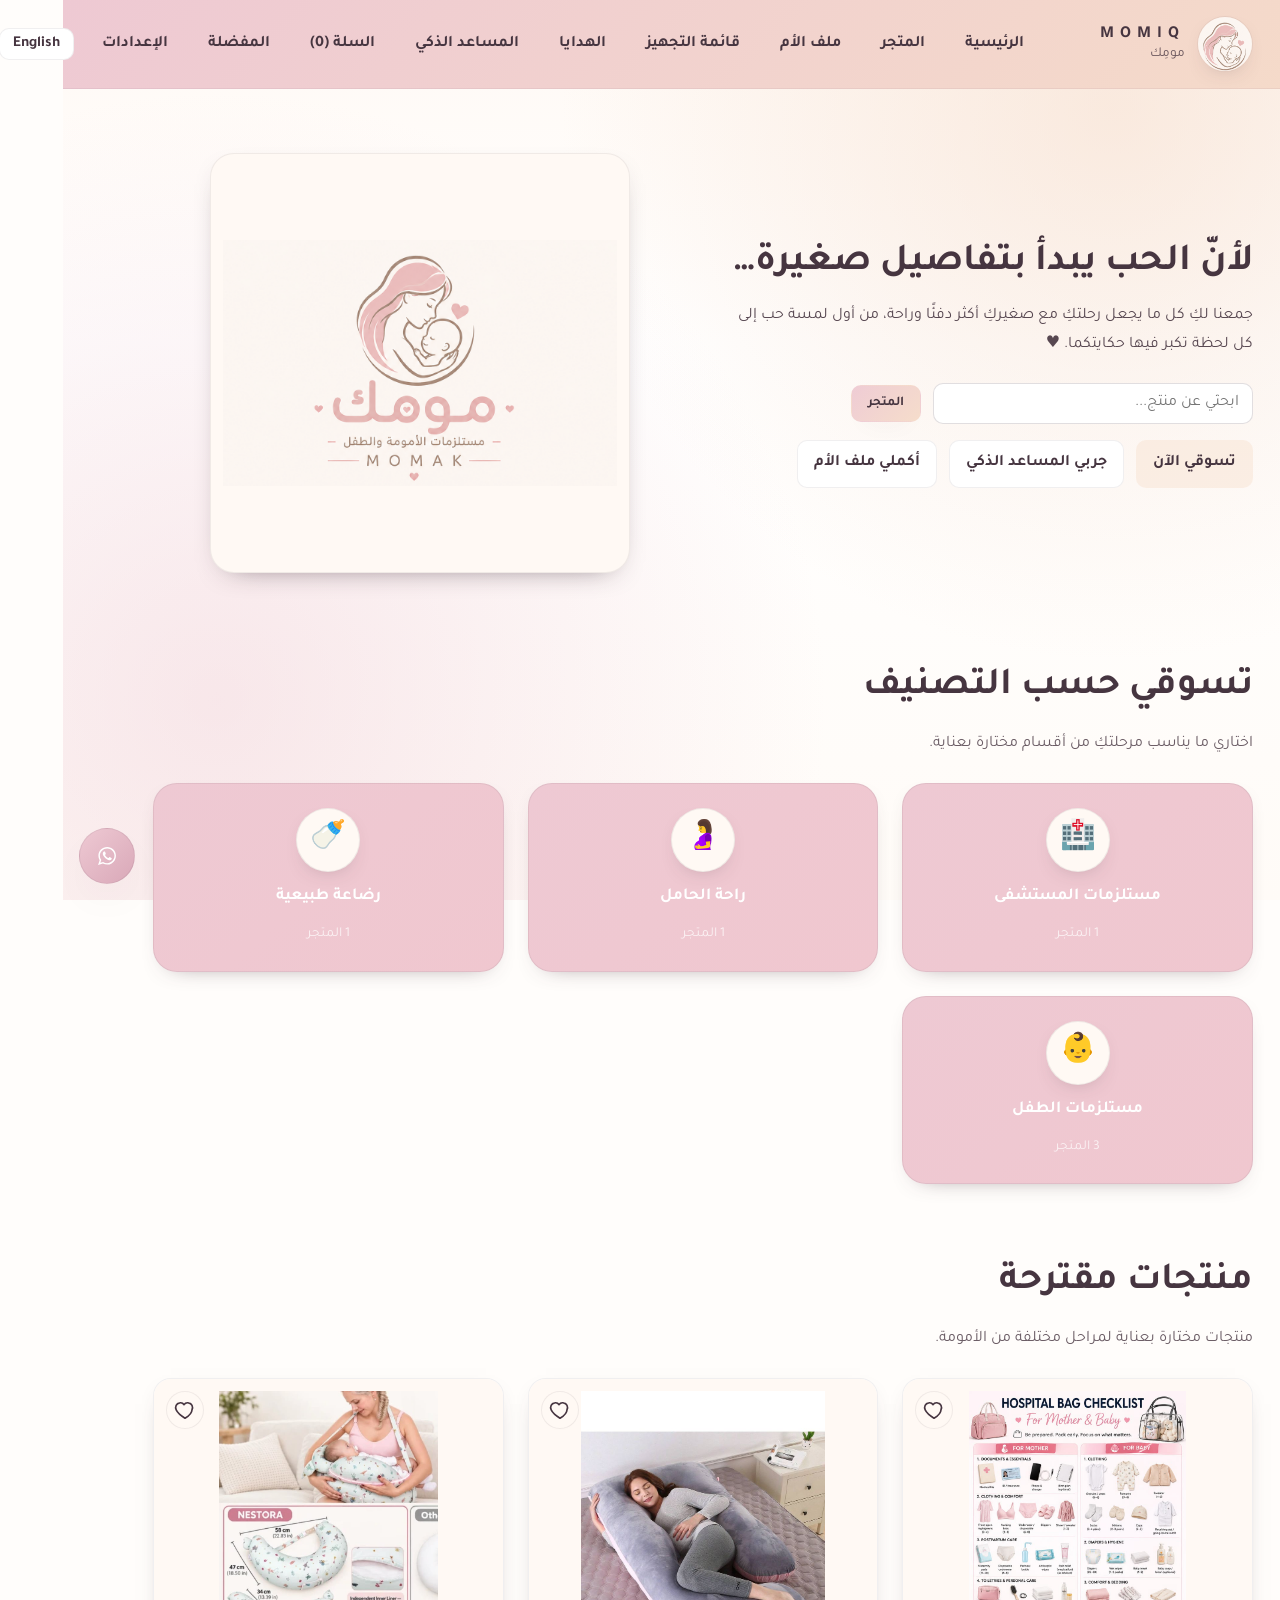
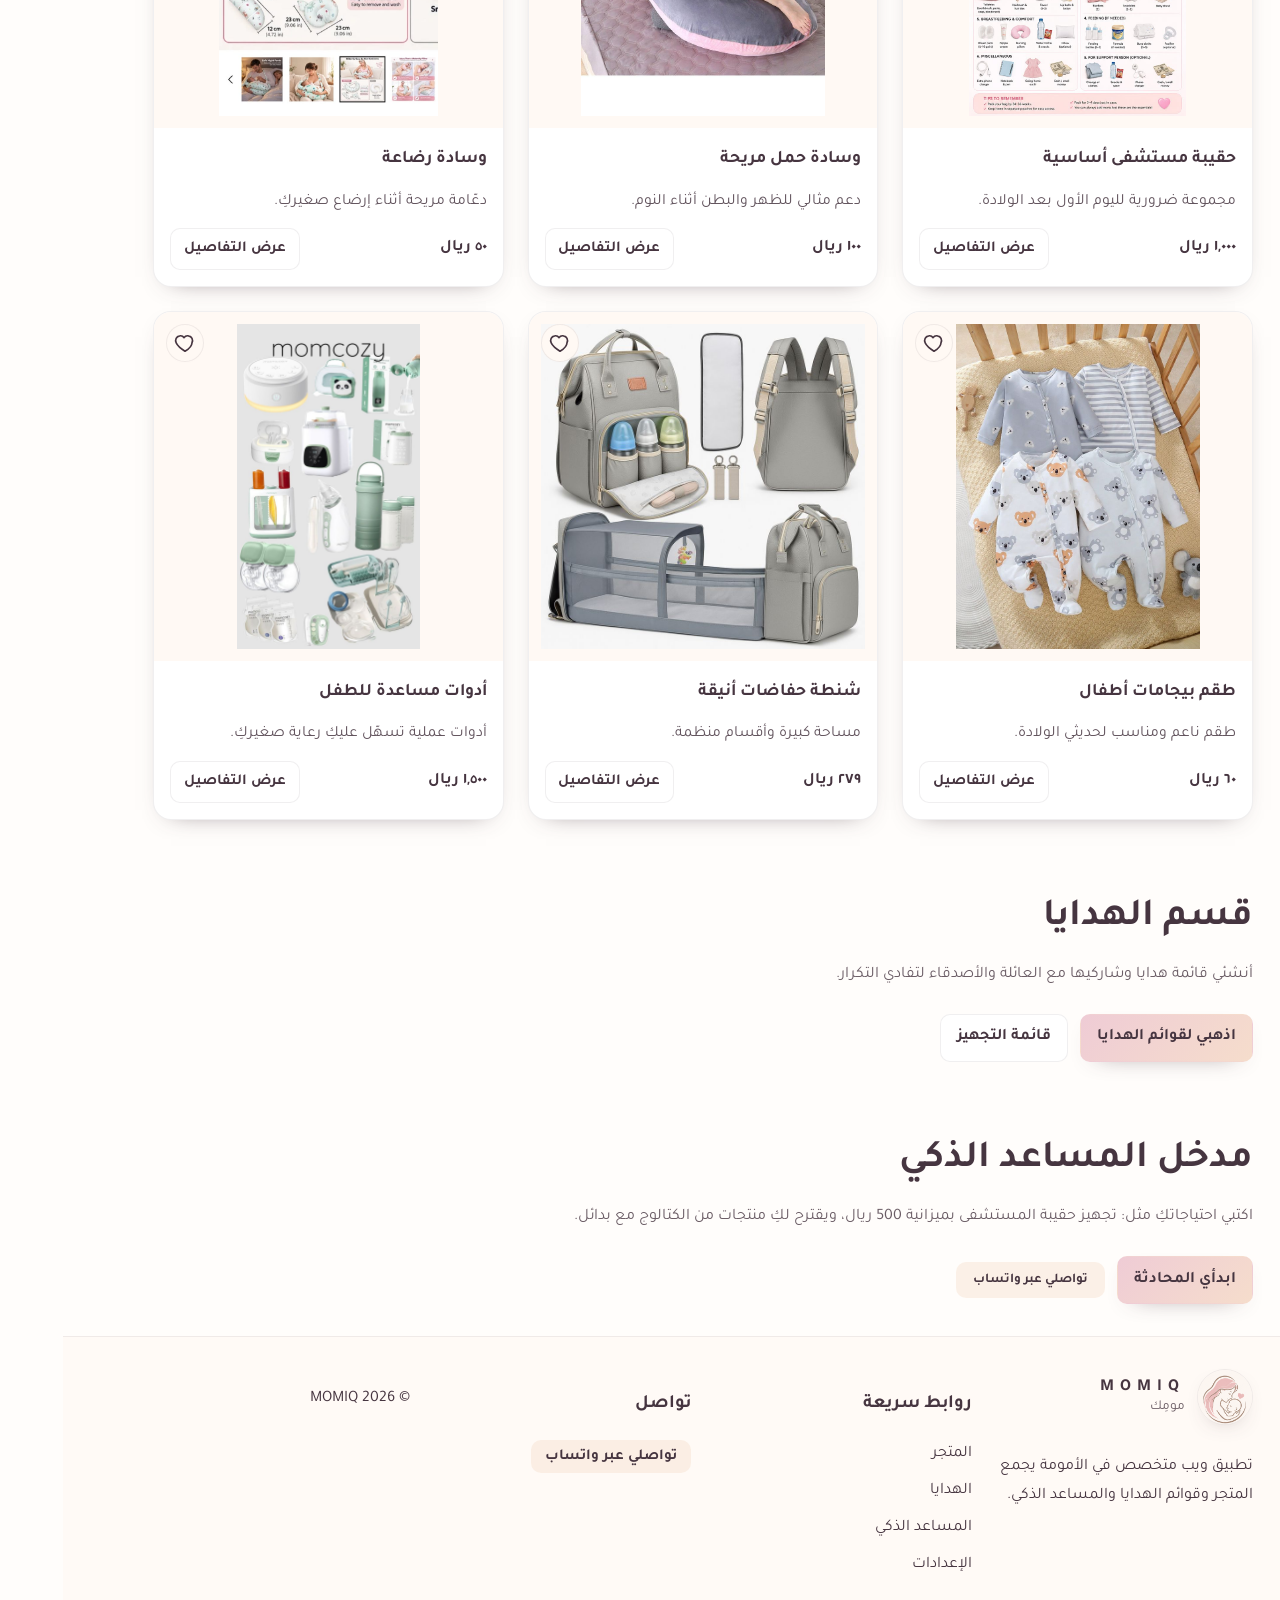
==== index.html @ c4905a28 "first commit" ====
﻿<!DOCTYPE html>
<html lang="ar" dir="rtl">
  <head>
    <meta charset="utf-8" />
    <meta name="viewport" content="width=device-width, initial-scale=1" />
    <meta name="description" content="MOMIQ | مومِك - متجر أمومة ذكي يجمع المتجر وقوائم الهدايا والمساعد التسوق الذكي" />
    <title>MOMIQ | مومِك</title>
    <link rel="preconnect" href="https://fonts.googleapis.com" />
    <link rel="preconnect" href="https://fonts.gstatic.com" crossorigin />
    <link href="https://fonts.googleapis.com/css2?family=Cairo:wght@400;600;700&family=Inter:wght@400;500;600;700&family=Tajawal:wght@400;500;600;700&display=swap" rel="stylesheet" />
    <link rel="stylesheet" href="css/style.css" />
    <link rel="icon" href="assets/logo.png" type="image/png" />
  </head>
  <body>
    <header class="header">
      <div class="container header__inner">
        <a class="brand" href="index.html">
          <img src="assets/logo.png" alt="MOMIQ شعار مومِك" class="brand__logo" />
          <div class="brand__text">
            <span class="brand__title" data-i18n="brand_title">MOMIQ</span>
            <span class="brand__subtitle" data-i18n="brand_subtitle">مومِك</span>
          </div>
        </a>
        <nav class="nav" data-nav aria-label="MOMIQ">
          <a href="index.html" class="nav__link" data-i18n="nav_home">الرئيسية</a>
          <a href="store.html" class="nav__link" data-i18n="nav_store">المتجر</a>
          <a href="mom-profile.html" class="nav__link" data-i18n="nav_mom">ملف الأم</a>
          <a href="prep-list.html" class="nav__link" data-i18n="nav_prep">قائمة التجهيز</a>
          <a href="gift-list.html" class="nav__link" data-i18n="nav_gifts">الهدايا</a>
          <a href="ai-assistant.html" class="nav__link" data-i18n="nav_ai">المساعد الذكي</a>
          <a href="cart.html" class="nav__link"><span data-i18n="nav_cart">السلة</span> (<span id="cartBadge">0</span>)</a>
          <a href="wishlist.html" class="nav__link" data-i18n="nav_wishlist">المفضلة</a>
          <a href="settings.html" class="nav__link" data-i18n="nav_settings">الإعدادات</a>
        </nav>
        <div class="actions">
          <button class="btn btn--ghost btn--small" id="langToggle" data-i18n="lang_toggle">English</button>
          <button class="nav__toggle" data-nav-toggle aria-expanded="false"><span aria-hidden="true">☰</span><span class="sr-only">Menu</span></button>
        </div>
      </div>
    </header>

    <main>
      <section class="hero">
        <div class="container hero__grid">
          <div class="hero__content">
            <h1 data-i18n="hero_title">لأنّ الحب يبدأ بتفاصيل صغيرة…</h1>
            <p data-i18n="hero_subtitle">جمعنا لكِ كل ما يجعل رحلتكِ مع صغيركِ أكثر دفئًا وراحة، من أول لمسة حب إلى كل لحظة تكبر فيها حكايتكما. ♥</p>
            <form class="row" id="heroSearch" role="search">
              <label class="sr-only" for="heroSearchInput">بحث</label>
              <input class="input" id="heroSearchInput" type="search" style="max-width:320px" data-i18n-placeholder="search_placeholder" placeholder="ابحثي عن منتج..." />
              <button class="btn btn--primary" type="submit" data-i18n="nav_store">المتجر</button>
            </form>
            <div class="hero__actions" style="margin-top:1rem">
              <a href="store.html" class="btn btn--soft" data-i18n="hero_cta_store">تسوقي الآن</a>
              <a href="ai-assistant.html" class="btn btn--ghost" data-i18n="hero_cta_ai">جربي المساعد الذكي</a>
              <a href="mom-profile.html" class="btn btn--ghost" data-i18n="hero_cta_mom">أكملي ملف الأم</a>
            </div>
          </div>
          <div class="hero__media">
            <figure class="hero__card">
              <img src="assets/img/hero-mom.png" alt="MOMIQ شعار مومِك" />
            </figure>
          </div>
        </div>
      </section>

      <section class="section" aria-labelledby="categoriesTitle">
        <div class="container">
          <header class="section__header">
            <h2 id="categoriesTitle" data-i18n="categories_title">تسوقي حسب التصنيف</h2>
            <p data-i18n="categories_note">اختاري ما يناسب مرحلتكِ من أقسام مختارة بعناية.</p>
          </header>
          <div class="grid" id="categoriesGrid"></div>
        </div>
      </section>

      <section class="section" aria-labelledby="recommendedTitle">
        <div class="container">
          <header class="section__header">
            <h2 id="recommendedTitle" data-i18n="sections_recommended">منتجات مقترحة</h2>
            <p data-i18n="sections_recommended_note">منتجات مختارة بعناية لمراحل مختلفة من الأمومة.</p>
          </header>
          <div class="grid" id="recommendedGrid" aria-live="polite"></div>
          <p class="hint" id="emptyRecommended" style="display:none" data-i18n="empty_recommended">لا توجد منتجات مقترحة حالياً.</p>
        </div>
      </section>

      <section class="section">
        <div class="container">
          <header class="section__header">
            <h2 data-i18n="sections_gifts">قسم الهدايا</h2>
            <p data-i18n="gifts_text">أنشئي قائمة هدايا وشاركيها مع العائلة والأصدقاء لتفادي التكرار.</p>
          </header>
          <div class="row">
            <a href="gift-list.html" class="btn btn--primary" data-i18n="gifts_cta">اذهبي لقوائم الهدايا</a>
            <a href="prep-list.html" class="btn btn--ghost" data-i18n="nav_prep">قائمة التجهيز</a>
          </div>
        </div>
      </section>

      <section class="section">
        <div class="container">
          <header class="section__header">
            <h2 data-i18n="sections_ai_intro">مدخل المساعد الذكي</h2>
            <p data-i18n="ai_text">اكتبي احتياجاتكِ مثل: تجهيز حقيبة المستشفى بميزانية 500 ريال، ويقترح لكِ منتجات من الكتالوج مع بدائل.</p>
          </header>
          <div class="row">
            <a href="ai-assistant.html" class="btn btn--primary" data-i18n="ai_cta">ابدأي المحادثة</a>
            <button class="btn btn--soft" type="button" id="waHomeBtn" data-i18n="whatsapp_title">تواصلي عبر واتساب</button>
          </div>
        </div>
      </section>
    </main>

    <footer class="footer">
      <div class="container footer__grid">
        <div class="footer__brand">
          <div class="brand">
            <img src="assets/logo.png" class="brand__logo" alt="MOMIQ" />
            <div class="brand__text">
              <span class="brand__title">MOMIQ</span>
              <span class="brand__subtitle" data-i18n="brand_subtitle">مومِك</span>
            </div>
          </div>
          <p data-i18n="footer_about_text">موقع ويب متخصص في الأمومة يجمع المتجر وقوائم الهدايا والمساعد الذكي.</p>
        </div>
        <div>
          <h3 data-i18n="footer_quick">روابط سريعة</h3>
          <ul class="footer__list">
            <li><a href="store.html" data-i18n="nav_store">المتجر</a></li>
            <li><a href="gift-list.html" data-i18n="nav_gifts">الهدايا</a></li>
            <li><a href="ai-assistant.html" data-i18n="nav_ai">المساعد الذكي</a></li>
            <li><a href="settings.html" data-i18n="nav_settings">الإعدادات</a></li>
          </ul>
        </div>
        <div>
          <h3 data-i18n="footer_contact">تواصل</h3>
          <ul class="footer__list">
            <li><button class="btn btn--small btn--soft" type="button" id="footerWa" data-i18n="whatsapp_title">تواصلي عبر واتساب</button></li>
          </ul>
        </div>
        <div>
          <p data-i18n="footer_rights">© 2026 MOMIQ</p>
        </div>
      </div>
    </footer>

    <button class="whatsapp-fab" id="waFab" aria-label="WhatsApp">
      <svg width="26" height="26" viewBox="0 0 32 32" aria-hidden="true"><path fill="#fff" d="M19.11 17.205c-.372 0-1.088 1.39-1.518 1.39a.63.63 0 0 1-.315-.1c-.802-.402-1.504-.817-2.163-1.447-.545-.516-1.146-1.29-1.46-1.963a.426.426 0 0 1-.073-.215c0-.33.99-.945.99-1.49 0-.143-.73-2.09-.832-2.335-.143-.372-.214-.487-.6-.487-.187 0-.36-.043-.53-.043-.302 0-.53.115-.746.315-.688.645-1.032 1.318-1.06 2.264v.114c-.015.99.472 1.977 1.017 2.78 1.23 1.82 2.506 3.41 4.554 4.34.616.287 2.035.888 2.722.888.817 0 2.15-.515 2.478-1.318.13-.33.244-.73.244-1.088 0-.058 0-.144-.03-.215-.1-.172-2.434-1.39-2.678-1.39zm-2.908 7.593c-1.747 0-3.48-.53-4.942-1.49L7.793 24.41l1.132-3.337a8.955 8.955 0 0 1-1.72-5.272c0-4.955 4.04-8.995 8.997-8.995S25.2 10.845 25.2 15.8c0 4.958-4.04 8.998-8.998 8.998zm0-19.798c-5.96 0-10.8 4.842-10.8 10.8 0 1.964.53 3.898 1.546 5.574L5 27.176l5.974-1.92a10.807 10.807 0 0 0 16.03-9.455c0-5.958-4.842-10.8-10.802-10.8z"/></svg>
    </button>

    <script src="js/storage.js"></script>
    <script src="js/data.js"></script>
    <script src="js/i18n.js"></script>
    <script src="js/app.js"></script>
    <script>
      const CATEGORY_ICONS = {
        hospital: "🏥",
        comfort: "🤰",
        nursing: "🍼",
        baby: "👶",
        care: "🌸"
      };

      function renderCategories() {
        const grid = document.getElementById("categoriesGrid");
        const products = window.MomiqProducts || [];
        const categories = Array.from(new Set(products.map(p => p.category)));
        grid.innerHTML = categories.map(cat => {
          const count = products.filter(p => p.category === cat).length;
          const icon = CATEGORY_ICONS[cat] || "🎀";
          return `<a class="category-card" href="store.html?category=${cat}">
            <span class="category-card__icon" aria-hidden="true">${icon}</span>
            <span class="category-card__label">${categoryLabel(cat)}</span>
            <span class="category-card__count">${count} ${t("nav_store")}</span>
          </a>`;
        }).join("");
      }

      function renderRecommended() {
        const grid = document.getElementById("recommendedGrid");
        const empty = document.getElementById("emptyRecommended");
        const list = (window.MomiqProducts || []).slice(0, 6);
        if (!list.length) {
          grid.innerHTML = "";
          empty.style.display = "block";
          return;
        }
        empty.style.display = "none";
        grid.innerHTML = list.map(productCardHtml).join("");
        initWishButtons();
        refreshWishButtons();
      }

      document.addEventListener("DOMContentLoaded", () => {
        renderCategories();
        renderRecommended();
        document.addEventListener("lang:changed", () => {
          renderCategories();
          renderRecommended();
        });
        document.getElementById("waHomeBtn").addEventListener("click", () => openWhatsApp());
        document.getElementById("heroSearch").addEventListener("submit", event => {
          event.preventDefault();
          const q = document.getElementById("heroSearchInput").value.trim();
          location.href = q ? `store.html?q=${encodeURIComponent(q)}` : "store.html";
        });
      });
    </script>
  </body>
</html>
---- css/style.css ----
/* MOMIQ - نظام تصميم موحد */
/* ألوان الهوية */
:root {
  --color-primary: #EEC9D3;
  --color-cream: #FFF9F4;
  --color-peach: #F5DBC9;
  --color-mauve: #D9A8B8;
  --color-text: #463540;
  --color-bg: #FFFFFF;
  --color-surface: #FFFFFF;
  --color-border: rgba(70, 53, 64, 0.08);
  --color-border-strong: rgba(70, 53, 64, 0.16);
  --color-shadow: 0 10px 30px -20px rgba(70, 53, 64, 0.9);
  --color-shadow-soft: 0 8px 24px -18px rgba(70, 53, 64, 0.8);
  --radius-sm: 10px;
  --radius-md: 14px;
  --radius-lg: 18px;
  --radius-xl: 24px;
  --spacing-xs: 0.5rem;
  --spacing-sm: 0.75rem;
  --spacing-md: 1rem;
  --spacing-lg: 1.5rem;
  --spacing-xl: 2rem;
  --spacing-2xl: 3rem;
  --container-max: 1100px;
  --transition: 160ms ease;
  --font-ar: 'Tajawal', 'Cairo', system-ui, sans-serif;
  --font-en: 'Inter', system-ui, sans-serif;
}

/* إعادة تعيين بسيطة */
*, *::before, *::after {
  box-sizing: border-box;
}

html {
  scroll-behavior: smooth;
  text-rendering: optimizeLegibility;
  -webkit-font-smoothing: antialiased;
  -moz-osx-font-smoothing: grayscale;
}

body {
  margin: 0;
  font-family: "Tajawal", "Cairo", system-ui, -apple-system, "Segoe UI", "Roboto", "Helvetica Neue", Arial, sans-serif;
  background-color: #FFFDFB;
  background-image:
    radial-gradient(circle at 82% 12%, rgba(245, 219, 201, 0.55) 0%, rgba(255, 255, 255, 0) 42%),
    radial-gradient(circle at 12% 78%, rgba(238, 201, 211, 0.42) 0%, rgba(255, 255, 255, 0) 46%),
    linear-gradient(180deg, #FFF9F4 0%, #FFFFFF 38%, #FFFBF7 100%);
  background-attachment: fixed;
  color: var(--color-text);
  line-height: 1.8;
  font-size: 16px;
  direction: rtl;
}

body[dir="ltr"] {
  font-family: "Inter", "Segoe UI", "Roboto", "Helvetica Neue", Arial, sans-serif;
  direction: ltr;
  line-height: 1.7;
}

img, svg, video {
  max-width: 100%;
  height: auto;
  display: block;
}

a {
  color: inherit;
  text-decoration: none;
}

button {
  font-family: inherit;
}

ul {
  padding: 0;
  margin: 0;
  list-style: none;
}

/* حاوية */
.container {
  width: min(var(--container-max), calc(100% - 2 * var(--spacing-md)));
  margin: 0 auto;
}

/* شريط التنقل */
.header {
  position: sticky;
  top: 0;
  z-index: 20;
  background: linear-gradient(135deg, #EEC9D3, #F5DBC9);
  border-bottom: 1px solid rgba(70, 53, 64, 0.06);
  color: var(--color-text);
}

.header__inner {
  display: flex;
  align-items: center;
  justify-content: space-between;
  gap: var(--spacing-md);
  padding: var(--spacing-md) 0;
  flex-wrap: nowrap;
  white-space: nowrap;
}

.brand {
  order: -1;
  display: flex;
  align-items: center;
  gap: var(--spacing-sm);
  flex-shrink: 0;
  margin-inline-end: var(--spacing-2xl);
}

.brand__logo {
  width: 56px;
  height: 56px;
  border-radius: 50%;
  box-shadow: var(--color-shadow-soft);
  border: 1px solid var(--color-border);
}

.brand__text {
  display: flex;
  flex-direction: column;
  line-height: 1;
}

.brand__title {
  font-weight: 700;
  letter-spacing: 6px;
  font-size: 1.05rem;
  text-transform: uppercase;
}

.brand__subtitle {
  margin-top: 4px;
  font-size: 0.85rem;
  opacity: 0.8;
}

.nav {
  display: none;
  align-items: center;
  gap: var(--spacing-md);
  flex-wrap: nowrap;
  white-space: nowrap;
}

.nav__link {
  position: relative;
  font-weight: 600;
  padding: var(--spacing-xs) var(--spacing-sm);
  border-radius: var(--radius-sm);
  white-space: nowrap;
  color: var(--color-text);
  transition: background-color var(--transition), color var(--transition);
}

.nav__link:hover,
.nav__link:focus-visible,
.nav__link:active {
  background: rgba(238, 201, 211, 0.28);
  color: #FFFFFF;
}

.nav__toggle {
  display: inline-flex;
  align-items: center;
  gap: var(--spacing-xs);
  padding: 0.5rem 0.9rem;
  border-radius: var(--radius-sm);
  border: 1px solid var(--color-border);
  background: var(--color-surface);
  box-shadow: var(--color-shadow-soft);
}

.actions {
  display: flex;
  align-items: center;
  gap: var(--spacing-xs);
  flex-wrap: wrap;
}

.btn {
  display: inline-flex;
  align-items: center;
  justify-content: center;
  gap: var(--spacing-xs);
  border: 1px solid transparent;
  background: transparent;
  color: inherit;
  padding: 0.55rem 1rem;
  border-radius: var(--radius-sm);
  font-weight: 600;
  transition: transform var(--transition), box-shadow var(--transition), background-color var(--transition), border-color var(--transition);
}

.btn:focus-visible {
  outline: 3px solid rgba(217, 168, 184, 0.4);
  outline-offset: 2px;
}

.btn--ghost {
  border-color: var(--color-border);
  background: var(--color-surface);
}

.btn--primary {
  background: linear-gradient(135deg, rgba(238, 201, 211, 0.95), rgba(245, 219, 201, 0.95));
  color: var(--color-text);
  box-shadow: var(--color-shadow-soft);
}

.btn--soft {
  background: rgba(245, 219, 201, 0.4);
}

.btn--small {
  padding: 0.4rem 0.8rem;
  font-size: 0.95rem;
}

/* ---------- زر القلب (المفضلة) ---------- */
.btn--wish {
  display: inline-grid;
  place-items: center;
  width: 42px;
  height: 42px;
  padding: 0;
  flex: 0 0 auto;
  border: 1px solid var(--color-border);
  border-radius: 50%;
  background: var(--color-surface);
  color: var(--color-text);
  cursor: pointer;
  transition: transform var(--transition), background-color var(--transition),
    border-color var(--transition), color var(--transition), box-shadow var(--transition);
}

.btn--wish svg {
  width: 22px;
  height: 22px;
  fill: none;
  stroke: currentColor;
  stroke-width: 1.8;
  stroke-linejoin: round;
  transition: fill var(--transition), transform var(--transition);
}

.btn--wish:hover,
.btn--wish:focus-visible {
  transform: scale(1.1);
  border-color: var(--color-mauve);
  box-shadow: var(--color-shadow-soft);
}

.btn--wish:active {
  transform: scale(0.92);
}

/* الحالة: ضمن المفضلة → قلب ممتلئ وردي */
.btn--wish.is-active {
  background: linear-gradient(135deg, #EEC9D3, #F5DBC9);
  border-color: #EEC9D3;
  color: #D2536E;
}

.btn--wish.is-active svg {
  fill: currentColor;
  stroke: currentColor;
  animation: wish-pop 0.32s ease;
}

@keyframes wish-pop {
  0%   { transform: scale(0.6); }
  55%  { transform: scale(1.28); }
  100% { transform: scale(1); }
}

/* زر القلب فوق صورة البطاقة */
.btn--wish--card {
  position: absolute;
  inset-block-start: var(--spacing-sm);
  inset-inline-end: var(--spacing-sm);
  z-index: 2;
  width: 38px;
  height: 38px;
  background: rgba(255, 249, 244, 0.92);
  backdrop-filter: blur(4px);
  box-shadow: var(--color-shadow-soft);
}

.btn--wish--card:hover,
.btn--wish--card:focus-visible {
  background: var(--color-cream);
}

.hero {
  padding: var(--spacing-2xl) 0 var(--spacing-xl);
}

.hero__grid {
  display: grid;
  gap: var(--spacing-xl);
  align-items: center;
}

.hero__content h1 {
  margin: 0 0 var(--spacing-sm);
  font-size: clamp(1.5rem, 3vw, 2.4rem);
  line-height: 1.35;
}

.hero__content p {
  margin: 0 0 var(--spacing-lg);
  opacity: 0.9;
}

.hero__actions {
  display: flex;
  flex-wrap: wrap;
  gap: var(--spacing-sm);
}

.hero__media {
  position: relative;
  display: grid;
  place-items: center;
}

.hero__card {
  width: min(420px, 100%);
  aspect-ratio: 1 / 1;
  border-radius: var(--radius-xl);
  overflow: hidden;
  border: 1px solid var(--color-border);
  box-shadow: var(--color-shadow);
  background: var(--color-cream);
}

.hero__card img {
  width: 100%;
  height: 100%;
  object-fit: contain;
  object-position: center;
  padding: var(--spacing-sm);
  box-sizing: border-box;
}

.thumb {
  width: 72px;
  height: 72px;
  object-fit: cover;
  border-radius: 12px;
  border: 1px solid var(--color-border);
  background: var(--color-cream);
  cursor: pointer;
  transition: border-color var(--transition), transform var(--transition);
}

.thumb:hover,
.thumb:focus-visible {
  border-color: var(--color-mauve);
  transform: scale(1.05);
}

.section {
  padding: var(--spacing-xl) 0;
}

.section__header {
  display: flex;
  flex-direction: column;
  gap: var(--spacing-xs);
  margin-bottom: var(--spacing-lg);
}

.section__header h2 {
  margin: 0;
  font-size: clamp(1.6rem, 3vw, 2.4rem);
}

.section__header p {
  margin: 0;
  opacity: 0.8;
}

.grid {
  display: grid;
  gap: var(--spacing-lg);
  grid-template-columns: repeat(1, minmax(0, 1fr));
}

.card {
  background: var(--color-surface);
  border: 1px solid var(--color-border);
  border-radius: var(--radius-lg);
  box-shadow: var(--color-shadow-soft);
  overflow: hidden;
  display: flex;
  flex-direction: column;
  transition: transform var(--transition), box-shadow var(--transition);
}

.card:hover {
  transform: translateY(-4px);
  box-shadow: 0 16px 40px -24px rgba(70, 53, 64, 0.9);
}

.card__media {
  position: relative;
  aspect-ratio: 1 / 1;
  overflow: hidden;
  background: var(--color-cream);
}

.card__media img {
  width: 100%;
  height: 100%;
  object-fit: contain;
  object-position: center;
  padding: var(--spacing-sm);
  box-sizing: border-box;
  transition: transform 0.45s ease;
}

.card:hover .card__media img {
  transform: scale(1.04);
}

.card__body {
  display: flex;
  flex-direction: column;
  gap: var(--spacing-sm);
  padding: var(--spacing-md);
}

.card__title {
  margin: 0;
  font-size: 1.1rem;
}

.card__text {
  margin: 0;
  opacity: 0.85;
  font-size: 0.98rem;
}

.card__meta {
  display: flex;
  align-items: center;
  justify-content: space-between;
  margin-top: auto;
}

.price {
  font-weight: 700;
}

.whatsapp-fab {
  position: fixed;
  inset-inline-end: 1rem;
  bottom: 1rem;
  width: 56px;
  height: 56px;
  border-radius: 50%;
  display: grid;
  place-items: center;
  background: linear-gradient(135deg, #EEC9D3, #D9A8B8);
  box-shadow: 0 18px 40px -24px rgba(70, 53, 64, 1);
  border: 1px solid var(--color-border);
  z-index: 30;
}

.footer {
  border-top: 1px solid var(--color-border);
  padding: var(--spacing-xl) 0;
  background: rgba(255, 249, 244, 0.6);
}

.footer__grid {
  display: grid;
  gap: var(--spacing-lg);
  grid-template-columns: repeat(1, minmax(0, 1fr));
}

.footer__brand {
  display: flex;
  flex-direction: column;
  gap: var(--spacing-sm);
}

.footer__list {
  display: flex;
  flex-direction: column;
  gap: var(--spacing-xs);
}

.sr-only {
  position: absolute;
  width: 1px;
  height: 1px;
  padding: 0;
  margin: -1px;
  overflow: hidden;
  clip: rect(0, 0, 0, 0);
  white-space: nowrap;
  border: 0;
}

/* Tablet */
@media (min-width: 640px) {
  .nav {
    display: flex;
  }
  .nav__toggle {
    display: none;
  }
  .grid {
    grid-template-columns: repeat(2, minmax(0, 1fr));
  }
  .footer__grid {
    grid-template-columns: repeat(2, minmax(0, 1fr));
  }
}

/* Desktop */
@media (min-width: 960px) {
  .hero__grid {
    grid-template-columns: repeat(2, minmax(0, 1fr));
  }
  .grid {
    grid-template-columns: repeat(3, minmax(0, 1fr));
  }
  .footer__grid {
    grid-template-columns: repeat(4, minmax(0, 1fr));
  }
}

/* حركات انتقالية بسيطة */
:focus-visible {
  transition: outline-color var(--transition);
}

/* قائمة التنقل على الجوال */
@media (max-width: 639px) {
  .nav--open {
    display: flex;
    flex-direction: column;
    align-items: stretch;
    position: absolute;
    inset-inline: var(--spacing-md);
    top: calc(100% + 6px);
    padding: var(--spacing-sm);
    background: var(--color-surface);
    border: 1px solid var(--color-border);
    border-radius: var(--radius-md);
    box-shadow: var(--color-shadow);
  }
}

/* حقول الإدخال */
.input,
.select,
.textarea {
  font-family: inherit;
  font-size: 1rem;
  color: var(--color-text);
  background: var(--color-surface);
  border: 1px solid var(--color-border-strong);
  border-radius: var(--radius-sm);
  padding: 0.6rem 0.8rem;
  width: 100%;
}

.textarea {
  min-height: 90px;
  resize: vertical;
}

.toolbar {
  display: flex;
  flex-wrap: wrap;
  gap: var(--spacing-sm);
  align-items: center;
  margin-bottom: var(--spacing-lg);
}

.toolbar > * {
  max-width: 100%;
}

.field {
  display: flex;
  flex-direction: column;
  gap: 6px;
  font-weight: 600;
}

.form-card {
  background: var(--color-surface);
  border: 1px solid var(--color-border);
  border-radius: var(--radius-lg);
  box-shadow: var(--color-shadow-soft);
  padding: var(--spacing-lg);
  display: flex;
  flex-direction: column;
  gap: var(--spacing-md);
  max-width: 720px;
}

.hint {
  opacity: 0.8;
  font-size: 0.95rem;
}

.badge {
  display: inline-flex;
  align-items: center;
  gap: 4px;
  padding: 2px 10px;
  border-radius: 999px;
  background: rgba(238, 201, 211, 0.35);
  font-size: 0.85rem;
}

/* رسالة حالة سريعة */
.toast {
  position: fixed;
  inset-inline: 50%;
  bottom: 1.25rem;
  transform: translateX(-50%) translateY(120%);
  background: var(--color-text);
  color: #fff;
  padding: 0.65rem 1.1rem;
  border-radius: 999px;
  box-shadow: var(--color-shadow);
  opacity: 0;
  transition: transform var(--transition), opacity var(--transition);
  z-index: 50;
  pointer-events: none;
  max-width: min(90vw, 420px);
  text-align: center;
}

.toast--visible {
  transform: translateX(-50%) translateY(0);
  opacity: 1;
}

.toast[data-type="error"] {
  background: #8c4a5c;
}

/* خطوات/قوائم */
.stack {
  display: flex;
  flex-direction: column;
  gap: var(--spacing-md);
}

.row {
  display: flex;
  flex-wrap: wrap;
  gap: var(--spacing-sm);
  align-items: center;
}

.chip {
  display: inline-flex;
  align-items: center;
  gap: 8px;
  padding: 6px 12px;
  border-radius: 999px;
  border: 1px solid var(--color-border-strong);
  background: var(--color-surface);
  cursor: pointer;
  font-weight: 600;
}

.chip input {
  accent-color: var(--color-mauve);
}

.avatar-placeholder {
  display: grid;
  place-items: center;
  background: linear-gradient(135deg, rgba(238, 201, 211, 0.5), rgba(217, 168, 184, 0.35));
  border-radius: var(--radius-lg);
  color: var(--color-text);
  font-weight: 700;
  aspect-ratio: 4 / 3;
}

.section--muted {
  background: rgba(255, 249, 244, 0.55);
  border-block: 1px solid var(--color-border);
}

.skeleton {
  background: linear-gradient(90deg, rgba(70,53,64,0.06), rgba(70,53,64,0.12), rgba(70,53,64,0.06));
  border-radius: var(--radius-md);
  height: 220px;
  animation: momiqPulse 1.4s ease-in-out infinite;
}

@keyframes momiqToastIn {
  from { opacity: 0; }
  to { opacity: 1; }
}

@media (prefers-reduced-motion: reduce) {
  * {
    animation-duration: 0.01ms !important;
    transition-duration: 0.01ms !important;
  }
}

/* بطاقات التصنيفات في الرئيسية */
.category-card {
  display: flex;
  flex-direction: column;
  align-items: center;
  gap: 10px;
  padding: 1.5rem 1rem;
  border-radius: var(--radius-xl);
  background: linear-gradient(140deg, #EEC9D3, #F0C7CF);
  border: 1px solid var(--color-border);
  box-shadow: var(--color-shadow-soft);
  text-align: center;
  color: #FFFFFF;
  transition: transform var(--transition), box-shadow var(--transition);
}

.category-card:hover,
.category-card:focus-visible {
  transform: translateY(-6px);
  box-shadow: 0 20px 40px -26px rgba(70, 53, 64, 0.95);
}

.category-card__icon {
  display: grid;
  place-items: center;
  width: 64px;
  height: 64px;
  border-radius: 50%;
  background: #FFF9F4;
  border: 1px solid rgba(70, 53, 64, 0.08);
  font-size: 1.8rem;
  box-shadow: var(--color-shadow-soft);
}

.category-card__label {
  font-weight: 700;
  font-size: 1.05rem;
}

.category-card__count {
  font-size: 0.85rem;
  opacity: 0.75;
}

/* ================= قائمة التجهيز ================= */
.prep-layout {
  display: grid;
  gap: var(--spacing-lg);
  grid-template-columns: 1fr;
  align-items: start;
}

@media (min-width: 900px) {
  .prep-layout {
    grid-template-columns: minmax(0, 1fr) 320px;
  }
}

.prep-panel {
  background: var(--color-surface);
  border: 1px solid var(--color-border);
  border-radius: var(--radius-lg);
  box-shadow: var(--color-shadow-soft);
  padding: var(--spacing-md);
  display: flex;
  flex-direction: column;
  gap: var(--spacing-md);
}

.prep-stats {
  display: grid;
  grid-template-columns: repeat(2, minmax(0, 1fr));
  gap: var(--spacing-sm);
}

.prep-stat {
  background: var(--color-cream);
  border: 1px solid var(--color-border);
  border-radius: var(--radius-md);
  padding: var(--spacing-sm);
  text-align: center;
}

.prep-stat__label {
  display: block;
  font-size: 0.8rem;
  opacity: 0.75;
  margin-bottom: 4px;
}

.prep-stat__value {
  font-weight: 700;
  font-size: 1.05rem;
}

.prep-stat--alert {
  background: rgba(245, 219, 201, 0.75);
  border-color: #E6A98B;
}

.prep-stat--ok {
  background: rgba(238, 201, 211, 0.55);
}

.prep-progress {
  height: 10px;
  border-radius: 999px;
  background: rgba(70, 53, 64, 0.1);
  overflow: hidden;
}

.prep-progress__bar {
  height: 100%;
  border-radius: 999px;
  background: linear-gradient(90deg, #EEC9D3, #F5DBC9);
  transition: width 0.4s ease;
}

.prep-item {
  display: flex;
  align-items: center;
  gap: var(--spacing-sm);
  padding: var(--spacing-sm);
  border: 1px solid var(--color-border);
  border-radius: var(--radius-md);
  background: var(--color-surface);
  transition: background-color var(--transition);
}

.prep-item--done {
  background: rgba(238, 201, 211, 0.22);
}

.prep-item__check {
  width: 22px;
  height: 22px;
  flex: 0 0 auto;
  accent-color: var(--color-mauve);
  cursor: pointer;
}

.prep-item__body {
  flex: 1 1 auto;
  min-width: 0;
}

.prep-item__name {
  display: block;
  font-weight: 600;
  overflow-wrap: anywhere;
}

.prep-item--done .prep-item__name {
  text-decoration: line-through;
  opacity: 0.6;
}

.prep-item__price {
  font-size: 0.9rem;
  opacity: 0.8;
}

.prep-item__del {
  flex: 0 0 auto;
  border: 1px solid var(--color-border);
  background: var(--color-cream);
  border-radius: 50%;
  width: 34px;
  height: 34px;
  cursor: pointer;
  font-size: 1.1rem;
  line-height: 1;
  color: var(--color-text);
}

.prep-item__del:hover,
.prep-item__del:focus-visible {
  background: #EEC9D3;
}

.prep-add {
  display: grid;
  grid-template-columns: minmax(0, 1fr) 130px auto;
  gap: var(--spacing-sm);
  align-items: end;
}

@media (max-width: 560px) {
  .prep-add {
    grid-template-columns: 1fr;
  }
}

.prep-add label {
  display: flex;
  flex-direction: column;
  gap: 4px;
  font-size: 0.9rem;
}

.prep-alt {
  display: flex;
  align-items: center;
  justify-content: space-between;
  gap: var(--spacing-sm);
  padding: var(--spacing-sm);
  border: 1px dashed var(--color-mauve);
  border-radius: var(--radius-md);
  background: rgba(238, 201, 211, 0.18);
}

.prep-alt__name {
  font-weight: 600;
  overflow-wrap: anywhere;
}

.prep-empty {
  opacity: 0.75;
  text-align: center;
  padding: var(--spacing-lg) var(--spacing-sm);
}

/* ================= قوائم الهدايا ================= */
.gift-layout {
  display: grid;
  gap: var(--spacing-lg);
  grid-template-columns: 1fr;
  align-items: start;
}

@media (min-width: 900px) {
  .gift-layout {
    grid-template-columns: 280px minmax(0, 1fr);
  }
}

.gift-list-btn {
  display: flex;
  align-items: center;
  justify-content: space-between;
  gap: var(--spacing-sm);
  width: 100%;
  padding: var(--spacing-sm) var(--spacing-md);
  border: 1px solid var(--color-border);
  border-radius: var(--radius-md);
  background: var(--color-surface);
  cursor: pointer;
  text-align: start;
  font-family: inherit;
  font-size: 1rem;
  color: var(--color-text);
  transition: background-color var(--transition), border-color var(--transition);
}

.gift-list-btn:hover,
.gift-list-btn:focus-visible {
  background: var(--color-cream);
}

.gift-list-btn.is-active {
  background: linear-gradient(135deg, rgba(238, 201, 211, 0.95), rgba(245, 219, 201, 0.95));
  border-color: var(--color-mauve);
  font-weight: 700;
}

.gift-list-btn__count {
  font-size: 0.85rem;
  opacity: 0.8;
  flex: 0 0 auto;
}

.gift-chip {
  display: inline-flex;
  align-items: center;
  gap: 4px;
  padding: 0.15rem 0.55rem;
  border-radius: 999px;
  font-size: 0.78rem;
  font-weight: 600;
  border: 1px solid var(--color-border);
  background: var(--color-cream);
  white-space: nowrap;
}

.gift-chip--available {
  background: rgba(255, 249, 244, 0.9);
}

.gift-chip--reserved {
  background: rgba(245, 219, 201, 0.85);
  border-color: #E6A98B;
}

.gift-chip--purchased {
  background: rgba(238, 201, 211, 0.95);
  border-color: var(--color-mauve);
}

.gift-item {
  display: flex;
  align-items: center;
  gap: var(--spacing-sm);
  flex-wrap: wrap;
  padding: var(--spacing-sm);
  border: 1px solid var(--color-border);
  border-radius: var(--radius-md);
  background: var(--color-surface);
}

.gift-item__body {
  flex: 1 1 180px;
  min-width: 0;
}

.gift-item__name {
  display: block;
  font-weight: 600;
  overflow-wrap: anywhere;
}

.gift-item--purchased .gift-item__name {
  text-decoration: line-through;
  opacity: 0.6;
}

.gift-item__price {
  font-size: 0.88rem;
  opacity: 0.8;
}

.gift-item__actions {
  display: flex;
  gap: var(--spacing-xs);
  flex-wrap: wrap;
  flex: 0 0 auto;
}

.gift-add {
  display: grid;
  grid-template-columns: minmax(0, 1fr) 130px auto;
  gap: var(--spacing-sm);
  align-items: end;
}

@media (max-width: 560px) {
  .gift-add {
    grid-template-columns: 1fr;
  }
}

.gift-add label {
  display: flex;
  flex-direction: column;
  gap: 4px;
  font-size: 0.9rem;
}

.gift-note {
  font-size: 0.85rem;
  opacity: 0.75;
  margin: 0;
}

/* ================= الإعدادات ================= */
.settings-grid {
  display: grid;
  gap: var(--spacing-lg);
  grid-template-columns: 1fr;
  align-items: start;
}

@media (min-width: 900px) {
  .settings-grid {
    grid-template-columns: repeat(2, minmax(0, 1fr));
  }
}

.settings-card {
  background: var(--color-surface);
  border: 1px solid var(--color-border);
  border-radius: var(--radius-lg);
  box-shadow: var(--color-shadow-soft);
  padding: var(--spacing-md);
  display: flex;
  flex-direction: column;
  gap: var(--spacing-md);
}

.settings-card__title {
  display: flex;
  align-items: center;
  gap: var(--spacing-sm);
  margin: 0;
  font-size: 1.05rem;
}

.settings-card__hint {
  margin: 0;
  font-size: 0.85rem;
  opacity: 0.75;
}

.settings-field {
  display: flex;
  flex-direction: column;
  gap: 6px;
}

.settings-field > span {
  font-size: 0.9rem;
  font-weight: 600;
}

.settings-seg {
  display: flex;
  gap: var(--spacing-sm);
  flex-wrap: wrap;
}

.settings-seg__btn {
  flex: 1 1 auto;
  min-width: 120px;
  padding: var(--spacing-sm) var(--spacing-md);
  border: 1px solid var(--color-border);
  border-radius: var(--radius-md);
  background: var(--color-cream);
  color: var(--color-text);
  font-family: inherit;
  font-size: 0.95rem;
  cursor: pointer;
  transition: background-color var(--transition), border-color var(--transition);
}

.settings-seg__btn:hover,
.settings-seg__btn:focus-visible {
  border-color: var(--color-mauve);
}

.settings-seg__btn.is-active {
  background: linear-gradient(135deg, rgba(238, 201, 211, 0.95), rgba(245, 219, 201, 0.95));
  border-color: var(--color-mauve);
  font-weight: 700;
}

.settings-preview {
  padding: var(--spacing-md);
  border: 1px dashed var(--color-mauve);
  border-radius: var(--radius-md);
  background: rgba(238, 201, 211, 0.16);
  text-align: center;
  line-height: 1.9;
  overflow-wrap: anywhere;
}

.settings-preview__label {
  display: block;
  font-size: 0.78rem;
  opacity: 0.7;
  margin-bottom: 6px;
}

.settings-preview__text {
  font-size: clamp(1.05rem, 2.5vw, 1.35rem);
  font-weight: 700;
}

.settings-danger {
  border-color: #E6A98B;
  background: rgba(245, 219, 201, 0.35);
}

/* ================= المساعد الذكي ================= */
.chat {
  display: flex;
  flex-direction: column;
  gap: var(--spacing-md);
  background: var(--color-surface);
  border: 1px solid var(--color-border);
  border-radius: var(--radius-lg);
  box-shadow: var(--color-shadow-soft);
  padding: var(--spacing-md);
  max-width: 820px;
  margin-inline: auto;
}

.chat__notice {
  display: flex;
  gap: var(--spacing-sm);
  align-items: flex-start;
  padding: var(--spacing-sm) var(--spacing-md);
  border: 1px dashed var(--color-mauve);
  border-radius: var(--radius-md);
  background: rgba(238, 201, 211, 0.22);
  font-size: 0.88rem;
  line-height: 1.6;
}

.chat__notice-icon {
  flex: 0 0 auto;
  font-size: 1rem;
  line-height: 1.5;
}

.chat__log {
  display: flex;
  flex-direction: column;
  gap: var(--spacing-sm);
  max-height: 52vh;
  min-height: 220px;
  overflow-y: auto;
  padding: var(--spacing-xs);
  scroll-behavior: smooth;
}

.chat__row {
  display: flex;
  gap: var(--spacing-sm);
  align-items: flex-end;
}

.chat__row--me {
  flex-direction: row-reverse;
}

.chat__avatar {
  flex: 0 0 auto;
  width: 34px;
  height: 34px;
  border-radius: 50%;
  display: grid;
  place-items: center;
  font-size: 0.95rem;
  border: 1px solid var(--color-border);
  background: var(--color-cream);
  overflow: hidden;
}

.chat__avatar img {
  width: 100%;
  height: 100%;
  object-fit: cover;
}

.chat__bubble {
  max-width: min(74%, 560px);
  padding: var(--spacing-sm) var(--spacing-md);
  border-radius: var(--radius-lg);
  line-height: 1.75;
  overflow-wrap: anywhere;
  white-space: pre-wrap;
  border: 1px solid var(--color-border);
  background: var(--color-cream);
}

.chat__row--me .chat__bubble {
  background: linear-gradient(135deg, rgba(238, 201, 211, 0.95), rgba(245, 219, 201, 0.95));
  border-color: var(--color-mauve);
}

.chat__meta {
  display: block;
  font-size: 0.72rem;
  opacity: 0.65;
  margin-top: 6px;
}

.chat__typing {
  display: inline-flex;
  gap: 5px;
  align-items: center;
  padding: var(--spacing-sm) var(--spacing-md);
}

.chat__dot {
  width: 7px;
  height: 7px;
  border-radius: 50%;
  background: var(--color-mauve);
  animation: chat-blink 1.1s infinite ease-in-out;
}

.chat__dot:nth-child(2) { animation-delay: 0.18s; }
.chat__dot:nth-child(3) { animation-delay: 0.36s; }

@keyframes chat-blink {
  0%, 80%, 100% { opacity: 0.25; transform: translateY(0); }
  40% { opacity: 1; transform: translateY(-3px); }
}

.chat__products {
  display: flex;
  flex-direction: column;
  gap: var(--spacing-sm);
  margin-top: var(--spacing-sm);
  padding-top: var(--spacing-sm);
  border-top: 1px dashed var(--color-border);
}

.chat__product {
  display: flex;
  align-items: center;
  gap: var(--spacing-sm);
  justify-content: space-between;
  flex-wrap: wrap;
  padding: var(--spacing-xs) var(--spacing-sm);
  background: var(--color-surface);
  border: 1px solid var(--color-border);
  border-radius: var(--radius-md);
}

.chat__product-name {
  font-weight: 600;
  font-size: 0.95rem;
  overflow-wrap: anywhere;
}

.chat__product-price {
  font-size: 0.85rem;
  opacity: 0.8;
}

.chat__chips {
  display: flex;
  flex-wrap: wrap;
  gap: var(--spacing-xs);
}

.chat__chip {
  border: 1px solid var(--color-border);
  background: var(--color-surface);
  color: var(--color-text);
  border-radius: 999px;
  padding: 0.35rem 0.85rem;
  font-size: 0.88rem;
  font-family: inherit;
  cursor: pointer;
  transition: background-color var(--transition), border-color var(--transition);
}

.chat__chip:hover,
.chat__chip:focus-visible {
  background: linear-gradient(135deg, rgba(238, 201, 211, 0.95), rgba(245, 219, 201, 0.95));
  border-color: var(--color-mauve);
}

.chat__form {
  display: grid;
  grid-template-columns: minmax(0, 1fr) auto;
  gap: var(--spacing-sm);
  align-items: end;
}

.chat__form textarea {
  min-height: 52px;
  max-height: 140px;
}

.chat__actions {
  display: flex;
  justify-content: space-between;
  align-items: center;
  gap: var(--spacing-sm);
  flex-wrap: wrap;
}

.chat__empty {
  text-align: center;
  opacity: 0.7;
  margin: auto;
  padding: var(--spacing-md);
}
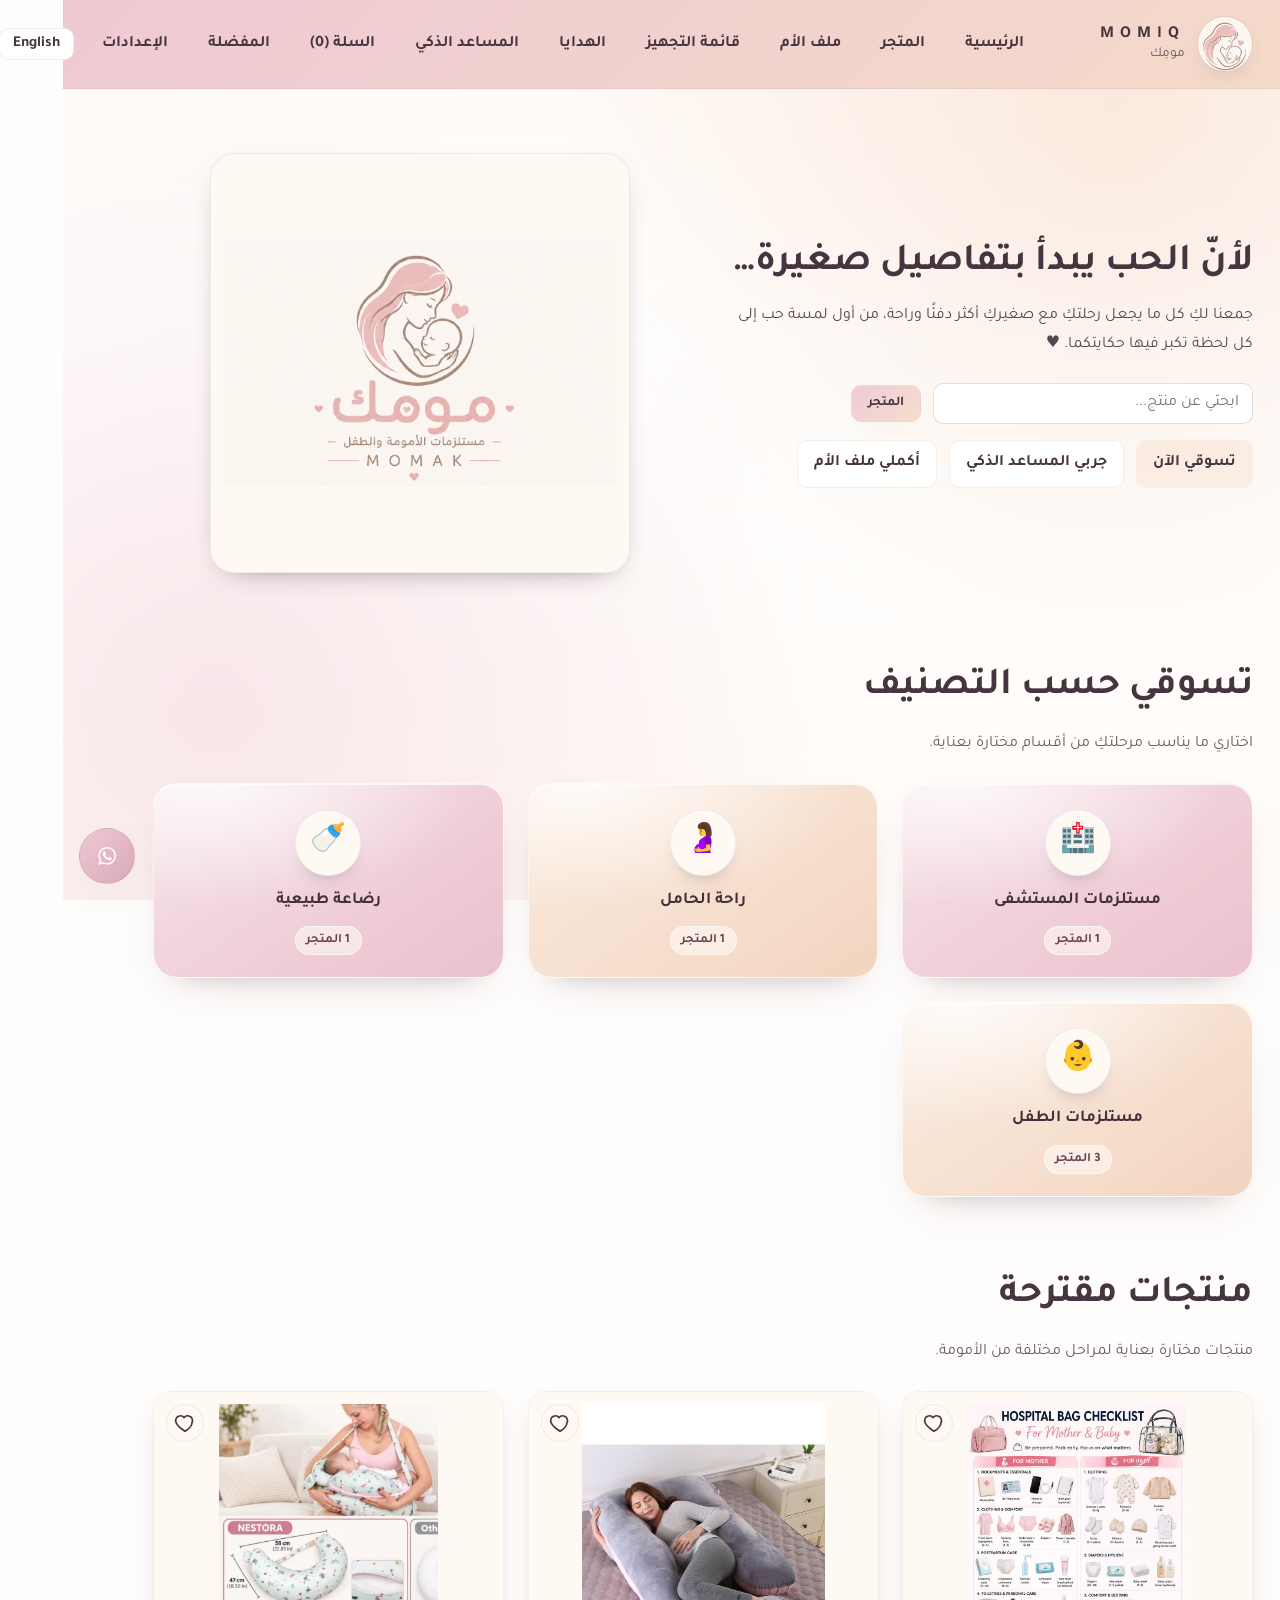
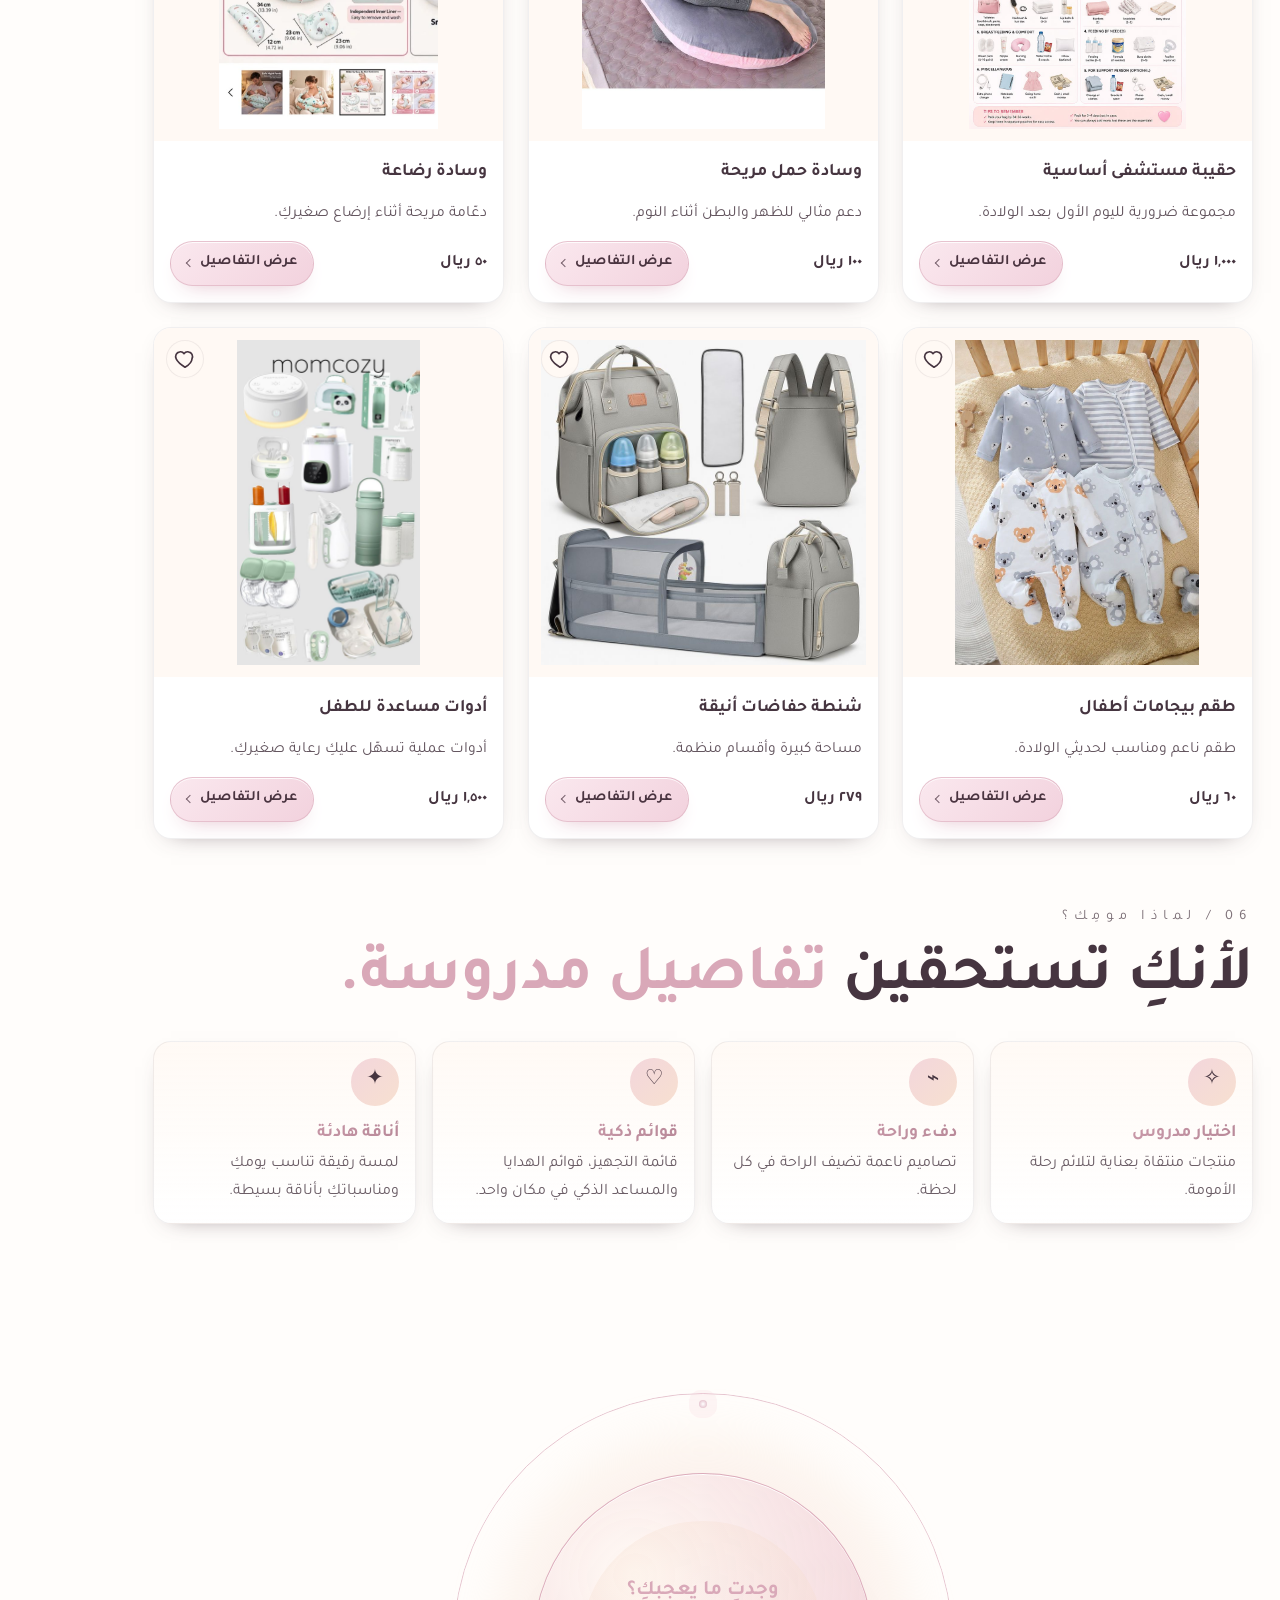
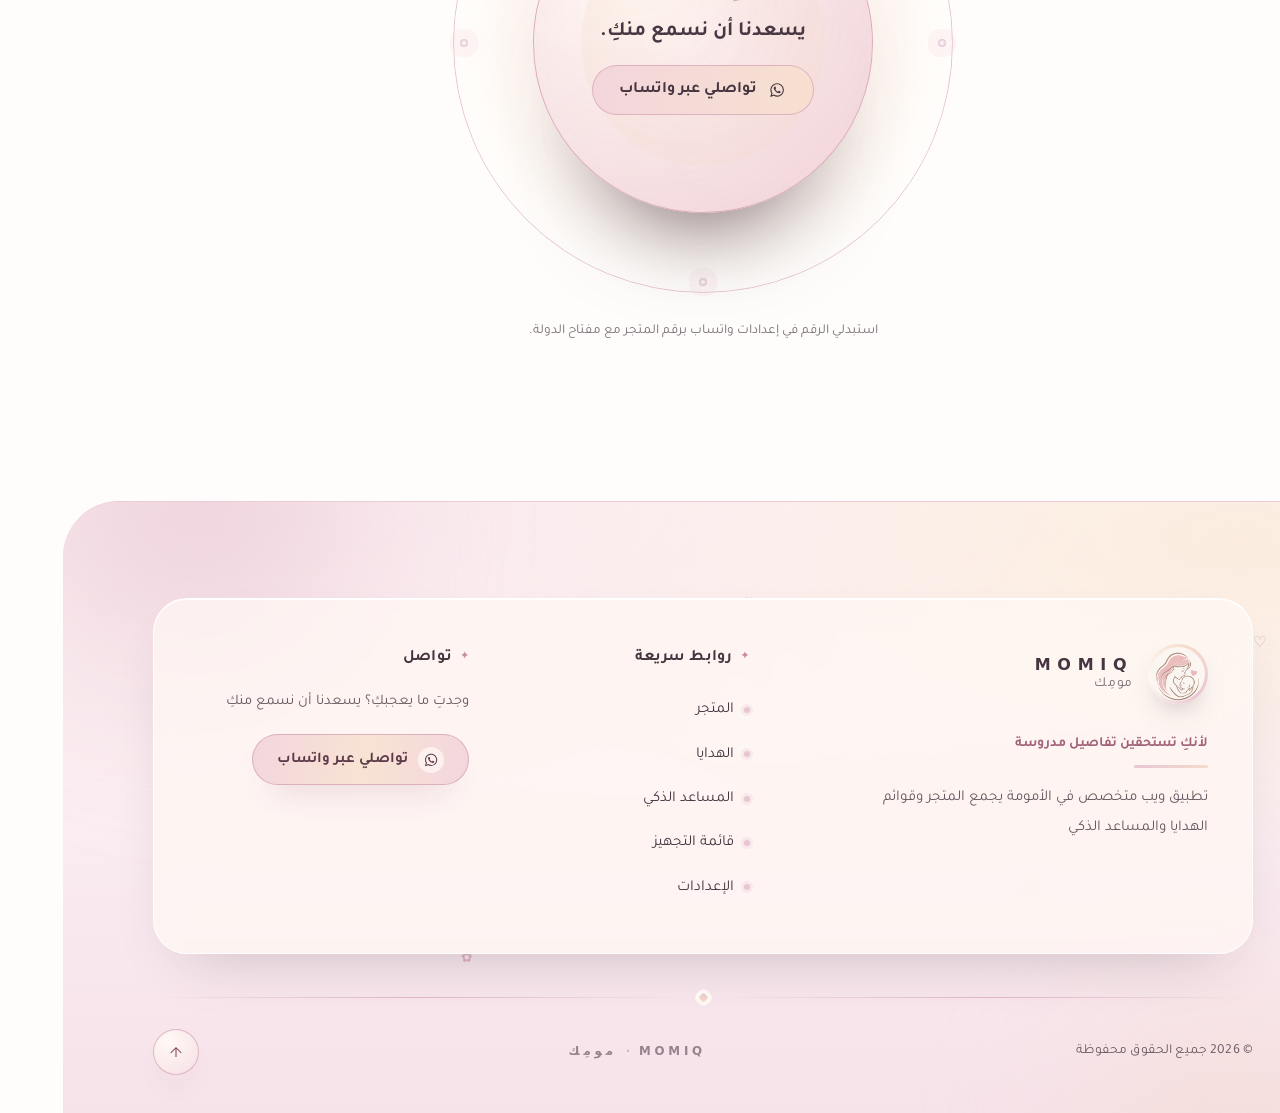
==== commit 64c73d7b: "Update Momk project" ====
--- a/index.html
+++ b/index.html
@@ -8,7 +8,7 @@
     <link rel="preconnect" href="https://fonts.googleapis.com" />
     <link rel="preconnect" href="https://fonts.gstatic.com" crossorigin />
     <link href="https://fonts.googleapis.com/css2?family=Cairo:wght@400;600;700&family=Inter:wght@400;500;600;700&family=Tajawal:wght@400;500;600;700&display=swap" rel="stylesheet" />
-    <link rel="stylesheet" href="css/style.css" />
+    <link rel="stylesheet" href="css/style.css?v=20261030" />
     <link rel="icon" href="assets/logo.png" type="image/png" />
   </head>
   <body>
@@ -42,7 +42,7 @@
     <main>
       <section class="hero">
         <div class="container hero__grid">
-          <div class="hero__content">
+          <div class="hero__content" data-animate>
             <h1 data-i18n="hero_title">لأنّ الحب يبدأ بتفاصيل صغيرة…</h1>
             <p data-i18n="hero_subtitle">جمعنا لكِ كل ما يجعل رحلتكِ مع صغيركِ أكثر دفئًا وراحة، من أول لمسة حب إلى كل لحظة تكبر فيها حكايتكما. ♥</p>
             <form class="row" id="heroSearch" role="search">
@@ -56,9 +56,9 @@
               <a href="mom-profile.html" class="btn btn--ghost" data-i18n="hero_cta_mom">أكملي ملف الأم</a>
             </div>
           </div>
-          <div class="hero__media">
+          <div class="hero__media" data-animate="scale-in">
             <figure class="hero__card">
-              <img src="assets/img/hero-mom.png" alt="MOMIQ شعار مومِك" />
+              <img src="assets/img/hero-mom.png" alt="MOMIQ شعار مومِك" class="float-soft" />
             </figure>
           </div>
         </div>
@@ -66,81 +66,151 @@
 
       <section class="section" aria-labelledby="categoriesTitle">
         <div class="container">
-          <header class="section__header">
+          <header class="section__header" data-animate>
             <h2 id="categoriesTitle" data-i18n="categories_title">تسوقي حسب التصنيف</h2>
             <p data-i18n="categories_note">اختاري ما يناسب مرحلتكِ من أقسام مختارة بعناية.</p>
           </header>
-          <div class="grid" id="categoriesGrid"></div>
+          <div class="grid" id="categoriesGrid" data-animate-stagger></div>
         </div>
       </section>
 
       <section class="section" aria-labelledby="recommendedTitle">
         <div class="container">
-          <header class="section__header">
+          <header class="section__header" data-animate>
             <h2 id="recommendedTitle" data-i18n="sections_recommended">منتجات مقترحة</h2>
             <p data-i18n="sections_recommended_note">منتجات مختارة بعناية لمراحل مختلفة من الأمومة.</p>
           </header>
-          <div class="grid" id="recommendedGrid" aria-live="polite"></div>
+          <div class="grid" id="recommendedGrid" data-animate-stagger aria-live="polite"></div>
           <p class="hint" id="emptyRecommended" style="display:none" data-i18n="empty_recommended">لا توجد منتجات مقترحة حالياً.</p>
         </div>
       </section>
 
-      <section class="section">
-        <div class="container">
-          <header class="section__header">
-            <h2 data-i18n="sections_gifts">قسم الهدايا</h2>
-            <p data-i18n="gifts_text">أنشئي قائمة هدايا وشاركيها مع العائلة والأصدقاء لتفادي التكرار.</p>
+      <section class="why-momiq section" id="why" data-animate>
+        <div class="container">
+          <header class="section__header section__header--split">
+            <div>
+              <span class="kicker" data-i18n="why_momiq_num">لماذا مومِك؟</span>
+              <h2><span data-i18n="why_momiq_title">لأنكِ تستحقين</span> <span class="accent" data-i18n="why_momiq_sub">تفاصيل مدروسة.</span></h2>
+            </div>
           </header>
-          <div class="row">
-            <a href="gift-list.html" class="btn btn--primary" data-i18n="gifts_cta">اذهبي لقوائم الهدايا</a>
-            <a href="prep-list.html" class="btn btn--ghost" data-i18n="nav_prep">قائمة التجهيز</a>
-          </div>
-        </div>
-      </section>
-
-      <section class="section">
-        <div class="container">
-          <header class="section__header">
-            <h2 data-i18n="sections_ai_intro">مدخل المساعد الذكي</h2>
-            <p data-i18n="ai_text">اكتبي احتياجاتكِ مثل: تجهيز حقيبة المستشفى بميزانية 500 ريال، ويقترح لكِ منتجات من الكتالوج مع بدائل.</p>
-          </header>
-          <div class="row">
-            <a href="ai-assistant.html" class="btn btn--primary" data-i18n="ai_cta">ابدأي المحادثة</a>
-            <button class="btn btn--soft" type="button" id="waHomeBtn" data-i18n="whatsapp_title">تواصلي عبر واتساب</button>
-          </div>
+          <div class="features-grid" data-animate-stagger>
+            <article class="feature-card">
+              <span class="feature-card__icon" aria-hidden="true">✧</span>
+              <div>
+                <h3 data-i18n="why_momiq_f1_title">اختيار بعناية</h3>
+                <p data-i18n="why_momiq_f1_desc">قطع منتقاة لتجمع بين الجمال وسهولة التنسيق.</p>
+              </div>
+            </article>
+            <article class="feature-card">
+              <span class="feature-card__icon" aria-hidden="true">⌁</span>
+              <div>
+                <h3 data-i18n="why_momiq_f2_title">تفاصيل لها روح</h3>
+                <p data-i18n="why_momiq_f2_desc">لمسات مميزة تعكس الاهتمام بأدق التفاصيل.</p>
+              </div>
+            </article>
+            <article class="feature-card">
+              <span class="feature-card__icon" aria-hidden="true">♡</span>
+              <div>
+                <h3 data-i18n="why_momiq_f3_title">هدايا من القلب</h3>
+                <p data-i18n="why_momiq_f3_desc">خيارات جميلة لتعبّري عن محبتكِ بطريقة مختلفة.</p>
+              </div>
+            </article>
+            <article class="feature-card">
+              <span class="feature-card__icon" aria-hidden="true">✦</span>
+              <div>
+                <h3 data-i18n="why_momiq_f4_title">أناقة هادئة</h3>
+                <p data-i18n="why_momiq_f4_desc">تصاميم ناعمة ترافق يومكِ ومناسباتكِ برفق.</p>
+              </div>
+            </article>
+          </div>
+        </div>
+      </section>
+
+      <section class="contact-section section" id="contact" data-animate>
+        <div class="container">
+          <div class="contact-orbit contact-orbit--single contact-orbit--big" data-animate>
+            <div class="contact-orbit__halo" aria-hidden="true"></div>
+            <div class="contact-orbit__ring" aria-hidden="true"></div>
+            <div class="contact-orbit__dots" aria-hidden="true">
+              <span></span>
+              <span></span>
+              <span></span>
+              <span></span>
+            </div>
+            <div class="contact-orbit__center contact-orbit__center--big">
+              <p class="contact-orbit__text contact-orbit__text--big"><span style="color:#d9a8b8;">وجدتِ ما يعجبكِ؟</span><br />يسعدنا أن نسمع منكِ.</p>
+              <a class="contact-orbit__wa-link" href="#" id="waInOrbit">
+                <span class="contact-orbit__wa-icon">
+                  <svg width="20" height="20" viewBox="0 0 32 32" aria-hidden="true"><path fill="currentColor" d="M19.11 17.205c-.372 0-1.088 1.39-1.518 1.39a.63.63 0 0 1-.315-.1c-.802-.402-1.504-.817-2.163-1.447-.545-.516-1.146-1.29-1.46-1.963a.426.426 0 0 1-.073-.215c0-.33.99-.945.99-1.49 0-.143-.73-2.09-.832-2.335-.143-.372-.214-.487-.6-.487-.187 0-.36-.043-.53-.043-.302 0-.53.115-.746.315-.688.645-1.032 1.318-1.06 2.264v.114c-.015.99.472 1.977 1.017 2.78 1.23 1.82 2.506 3.41 4.554 4.34.616.287 2.035.888 2.722.888.817 0 2.15-.515 2.478-1.318.13-.33.244-.73.244-1.088 0-.058 0-.144-.03-.215-.1-.172-2.434-1.39-2.678-1.39zm-2.908 7.593c-1.747 0-3.48-.53-4.942-1.49L7.793 24.41l1.132-3.337a8.955 8.955 0 0 1-1.72-5.272c0-4.955 4.04-8.995 8.997-8.995S25.2 10.845 25.2 15.8c0 4.958-4.04 8.998-8.998 8.998zm0-19.798c-5.96 0-10.8 4.842-10.8 10.8 0 1.964.53 3.898 1.546 5.574L5 27.176l5.974-1.92a10.807 10.807 0 0 0 16.03-9.455c0-5.958-4.842-10.8-10.802-10.8z"/></svg>
+                </span>
+                <span data-i18n="contact_btn">تواصلي عبر واتساب</span>
+              </a>
+            </div>
+          </div>
+          <p class="contact-section__hint" data-i18n="contact_hint">استبدلي الرقم في إعدادات واتساب برقم المتجر مع مفتاح الدولة.</p>
         </div>
       </section>
     </main>
 
-    <footer class="footer">
-      <div class="container footer__grid">
-        <div class="footer__brand">
-          <div class="brand">
-            <img src="assets/logo.png" class="brand__logo" alt="MOMIQ" />
-            <div class="brand__text">
-              <span class="brand__title">MOMIQ</span>
-              <span class="brand__subtitle" data-i18n="brand_subtitle">مومِك</span>
-            </div>
-          </div>
-          <p data-i18n="footer_about_text">موقع ويب متخصص في الأمومة يجمع المتجر وقوائم الهدايا والمساعد الذكي.</p>
-        </div>
-        <div>
-          <h3 data-i18n="footer_quick">روابط سريعة</h3>
-          <ul class="footer__list">
-            <li><a href="store.html" data-i18n="nav_store">المتجر</a></li>
-            <li><a href="gift-list.html" data-i18n="nav_gifts">الهدايا</a></li>
-            <li><a href="ai-assistant.html" data-i18n="nav_ai">المساعد الذكي</a></li>
-            <li><a href="settings.html" data-i18n="nav_settings">الإعدادات</a></li>
-          </ul>
-        </div>
-        <div>
-          <h3 data-i18n="footer_contact">تواصل</h3>
-          <ul class="footer__list">
-            <li><button class="btn btn--small btn--soft" type="button" id="footerWa" data-i18n="whatsapp_title">تواصلي عبر واتساب</button></li>
-          </ul>
-        </div>
-        <div>
-          <p data-i18n="footer_rights">© 2026 MOMIQ</p>
+    <footer class="mq-footer" id="mqFooter">
+      <div class="mq-footer__aura mq-footer__aura--pink" aria-hidden="true"></div>
+      <div class="mq-footer__aura mq-footer__aura--peach" aria-hidden="true"></div>
+      <div class="mq-footer__petals" aria-hidden="true">
+        <span class="mq-footer__petal" style="--mq-x: 6%; --mq-y: 22%; --mq-delay: -1s; --mq-dur: 16s; --mq-size: 0.95rem; --mq-opacity: 0.55;">♡</span>
+        <span class="mq-footer__petal" style="--mq-x: 24%; --mq-y: 62%; --mq-delay: -6s; --mq-dur: 21s; --mq-size: 0.72rem; --mq-opacity: 0.4;">✿</span>
+        <span class="mq-footer__petal" style="--mq-x: 46%; --mq-y: 16%; --mq-delay: -11s; --mq-dur: 24s; --mq-size: 0.8rem; --mq-opacity: 0.35;">♡</span>
+        <span class="mq-footer__petal" style="--mq-x: 68%; --mq-y: 74%; --mq-delay: -3s; --mq-dur: 18s; --mq-size: 0.85rem; --mq-opacity: 0.45;">✿</span>
+        <span class="mq-footer__petal" style="--mq-x: 91%; --mq-y: 34%; --mq-delay: -8s; --mq-dur: 23s; --mq-size: 1rem; --mq-opacity: 0.5;">♡</span>
+      </div>
+
+      <div class="container mq-footer__inner">
+        <div class="mq-footer__panel" data-animate-stagger>
+          <div class="mq-footer__brand">
+            <a class="mq-footer__logo" href="index.html" aria-label="MOMIQ — مومِك">
+              <span class="mq-footer__logo-mark">
+                <img src="assets/logo.png" alt="" width="60" height="60" loading="lazy" />
+              </span>
+              <span class="mq-footer__logo-text">
+                <span class="mq-footer__logo-title">MOMIQ</span>
+                <span class="mq-footer__logo-sub">مومِك</span>
+              </span>
+            </a>
+            <p class="mq-footer__tagline" data-i18n="footer_tagline">لأنكِ تستحقين تفاصيل مدروسة</p>
+            <p class="mq-footer__about" data-i18n="footer_about_text">تطبيق ويب متخصص في الأمومة يجمع المتجر وقوائم الهدايا والمساعد الذكي</p>
+          </div>
+
+          <nav class="mq-footer__nav" aria-labelledby="mqFooterQuick">
+            <h3 class="mq-footer__heading" id="mqFooterQuick" data-i18n="footer_quick">روابط سريعة</h3>
+            <ul class="mq-footer__links">
+              <li><a href="store.html"><span class="mq-footer__link-dot" aria-hidden="true"></span><span data-i18n="nav_store">المتجر</span></a></li>
+              <li><a href="gift-list.html"><span class="mq-footer__link-dot" aria-hidden="true"></span><span data-i18n="nav_gifts">الهدايا</span></a></li>
+              <li><a href="ai-assistant.html"><span class="mq-footer__link-dot" aria-hidden="true"></span><span data-i18n="nav_ai">المساعد الذكي</span></a></li>
+              <li><a href="prep-list.html"><span class="mq-footer__link-dot" aria-hidden="true"></span><span data-i18n="nav_prep">قائمة التجهيز</span></a></li>
+              <li><a href="settings.html"><span class="mq-footer__link-dot" aria-hidden="true"></span><span data-i18n="nav_settings">الإعدادات</span></a></li>
+            </ul>
+          </nav>
+
+          <div class="mq-footer__contact">
+            <h3 class="mq-footer__heading" data-i18n="footer_contact">تواصل</h3>
+            <p class="mq-footer__hint" data-i18n="footer_hint">وجدتِ ما يعجبكِ؟ يسعدنا أن نسمع منكِ</p>
+            <button class="mq-footer__wa" type="button" data-footer-whatsapp>
+              <span class="mq-footer__wa-icon" aria-hidden="true">
+                <svg width="18" height="18" viewBox="0 0 32 32"><path fill="currentColor" d="M19.11 17.205c-.372 0-1.088 1.39-1.518 1.39a.63.63 0 0 1-.315-.1c-.802-.402-1.504-.817-2.163-1.447-.545-.516-1.146-1.29-1.46-1.963a.426.426 0 0 1-.073-.215c0-.33.99-.945.99-1.49 0-.143-.73-2.09-.832-2.335-.143-.372-.214-.487-.6-.487-.187 0-.36-.043-.53-.043-.302 0-.53.115-.746.315-.688.645-1.032 1.318-1.06 2.264v.114c-.015.99.472 1.977 1.017 2.78 1.23 1.82 2.506 3.41 4.554 4.34.616.287 2.035.888 2.722.888.817 0 2.15-.515 2.478-1.318.13-.33.244-.73.244-1.088 0-.058 0-.144-.03-.215-.1-.172-2.434-1.39-2.678-1.39zm-2.908 7.593c-1.747 0-3.48-.53-4.942-1.49L7.793 24.41l1.132-3.337a8.955 8.955 0 0 1-1.72-5.272c0-4.955 4.04-8.995 8.997-8.995S25.2 10.845 25.2 15.8c0 4.958-4.04 8.998-8.998 8.998zm0-19.798c-5.96 0-10.8 4.842-10.8 10.8 0 1.964.53 3.898 1.546 5.574L5 27.176l5.974-1.92a10.807 10.807 0 0 0 16.03-9.455c0-5.958-4.842-10.8-10.802-10.8z"/></svg>
+              </span>
+              <span data-i18n="whatsapp_title">تواصلي عبر واتساب</span>
+              <span class="mq-footer__wa-shine" aria-hidden="true"></span>
+            </button>
+          </div>
+        </div>
+
+        <div class="mq-footer__divider" aria-hidden="true"><span></span></div>
+
+        <div class="mq-footer__bottom">
+          <p class="mq-footer__copy" data-i18n="footer_rights">© 2026 جميع الحقوق محفوظة</p>
+          <span class="mq-footer__signature" aria-hidden="true">MOMIQ <span>·</span> مومِك</span>
+          <button class="mq-footer__top" type="button" data-footer-top aria-label="العودة للأعلى" data-i18n-aria-label="footer_top">
+            <svg width="18" height="18" viewBox="0 0 16 16" aria-hidden="true"><path d="M8 3.5 13 8.5 12.3 9.2 8.5 5.4 8.5 12.5 7.5 12.5 7.5 5.4 3.7 9.2 3 8.5z" fill="currentColor"/></svg>
+          </button>
         </div>
       </div>
     </footer>
@@ -151,8 +221,15 @@
 
     <script src="js/storage.js"></script>
     <script src="js/data.js"></script>
-    <script src="js/i18n.js"></script>
-    <script src="js/app.js"></script>
+    <script src="js/i18n.js?v=20261030"></script>
+    <script src="js/app.js?v=20261030"></script>
+    <script src="js/animations.js"></script>
+    <script>
+      (function () {
+        var waIn = document.getElementById("waInOrbit");
+        if (waIn) waIn.addEventListener("click", function (e) { e.preventDefault(); if (typeof openWhatsApp === "function") openWhatsApp(); });
+      })();
+    </script>
     <script>
       const CATEGORY_ICONS = {
         hospital: "🏥",
@@ -169,7 +246,7 @@
         grid.innerHTML = categories.map(cat => {
           const count = products.filter(p => p.category === cat).length;
           const icon = CATEGORY_ICONS[cat] || "🎀";
-          return `<a class="category-card" href="store.html?category=${cat}">
+          return `<a class="category-card category-card--${cat}" href="store.html?category=${cat}">
             <span class="category-card__icon" aria-hidden="true">${icon}</span>
             <span class="category-card__label">${categoryLabel(cat)}</span>
             <span class="category-card__count">${count} ${t("nav_store")}</span>
@@ -199,7 +276,8 @@
           renderCategories();
           renderRecommended();
         });
-        document.getElementById("waHomeBtn").addEventListener("click", () => openWhatsApp());
+        const waHome = document.getElementById("waHomeBtn");
+        if (waHome) waHome.addEventListener("click", () => openWhatsApp());
         document.getElementById("heroSearch").addEventListener("submit", event => {
           event.preventDefault();
           const q = document.getElementById("heroSearchInput").value.trim();
@@ -207,5 +285,7 @@
         });
       });
     </script>
+
+
   </body>
 </html>
--- a/css/style.css
+++ b/css/style.css
@@ -226,6 +226,69 @@
   font-size: 0.95rem;
 }
 
+/* زر "عرض التفاصيل" */
+.btn--details {
+  gap: 0.45rem;
+  padding: 0.55rem 1rem;
+  border: 1px solid rgba(217, 168, 184, 0.55);
+  border-radius: 999px;
+  background-color: #F4D6E0;
+  background-image: linear-gradient(135deg, #FBEAF0 0%, #F3D4DF 55%, #EAC4D2 100%);
+  background-size: 180% 180%;
+  background-position: 0% 50%;
+  color: #4A3440;
+  font-size: 0.9rem;
+  font-weight: 700;
+  letter-spacing: 0.01em;
+  white-space: nowrap;
+  box-shadow:
+    0 10px 22px -14px rgba(217, 168, 184, 0.95),
+    inset 0 1px 0 rgba(255, 255, 255, 0.85);
+  transition:
+    transform var(--transition),
+    box-shadow var(--transition),
+    background-position 0.55s ease,
+    border-color var(--transition);
+}
+
+.btn--details::after {
+  content: "";
+  flex: 0 0 auto;
+  width: 6px;
+  height: 6px;
+  border-top: 1.8px solid currentColor;
+  border-right: 1.8px solid currentColor;
+  transform: rotate(45deg);
+  opacity: 0.75;
+}
+
+[dir="rtl"] .btn--details::after {
+  transform: rotate(-135deg);
+}
+
+.btn--details:hover,
+.btn--details:focus-visible {
+  background-position: 100% 50%;
+  border-color: rgba(196, 137, 157, 0.75);
+  color: #4A3440;
+  transform: translateY(-2px);
+  box-shadow:
+    0 16px 30px -15px rgba(196, 137, 157, 1),
+    inset 0 1px 0 rgba(255, 255, 255, 0.9);
+}
+
+.btn--details:focus-visible {
+  outline: 3px solid #B76B84;
+  outline-offset: 3px;
+}
+
+.btn--details:active {
+  transform: translateY(0) scale(0.98);
+  box-shadow:
+    0 8px 18px -12px rgba(196, 137, 157, 0.9),
+    inset 0 1px 0 rgba(255, 255, 255, 0.8);
+}
+
 /* ---------- زر القلب (المفضلة) ---------- */
 .btn--wish {
   display: inline-grid;
@@ -724,46 +787,105 @@
 
 /* بطاقات التصنيفات في الرئيسية */
 .category-card {
+  --cat-1: #F8E5EC;
+  --cat-2: #EEC9D3;
+  --cat-3: #E3B5C5;
+
+  position: relative;
   display: flex;
   flex-direction: column;
   align-items: center;
   gap: 10px;
-  padding: 1.5rem 1rem;
+  padding: 1.6rem 1rem 1.35rem;
   border-radius: var(--radius-xl);
-  background: linear-gradient(140deg, #EEC9D3, #F0C7CF);
-  border: 1px solid var(--color-border);
-  box-shadow: var(--color-shadow-soft);
+  background-color: var(--cat-1);
+  background-image:
+    radial-gradient(130% 110% at 16% 0%, rgba(255, 255, 255, 0.8) 0%, rgba(255, 255, 255, 0) 58%),
+    linear-gradient(145deg, var(--cat-1) 0%, var(--cat-2) 52%, var(--cat-3) 100%);
+  background-size: 100% 100%, 170% 170%;
+  background-position: 0 0, 0% 50%;
+  border: 1px solid rgba(255, 255, 255, 0.8);
+  box-shadow:
+    0 18px 34px -26px rgba(70, 53, 64, 0.5),
+    inset 0 1px 0 rgba(255, 255, 255, 0.75);
   text-align: center;
-  color: #FFFFFF;
-  transition: transform var(--transition), box-shadow var(--transition);
+  color: #44303A;
+  isolation: isolate;
+  transition:
+    transform var(--transition),
+    box-shadow var(--transition),
+    background-position 0.7s cubic-bezier(0.25, 0.8, 0.25, 1);
+}
+
+/* تدرّج مختلف لكل تصنيف من نفس هوية مومِك */
+.category-card--hospital {
+  --cat-1: #F8E5EC;
+  --cat-2: #EEC9D3;
+  --cat-3: #E3B5C5;
+}
+
+.category-card--comfort {
+  --cat-1: #FCEFE3;
+  --cat-2: #F5DBC9;
+  --cat-3: #EDC6AB;
+}
+
+.category-card--nursing {
+  --cat-1: #F7E9F0;
+  --cat-2: #EEC9D3;
+  --cat-3: #DDB3C4;
+}
+
+.category-card--baby {
+  --cat-1: #FCF2E9;
+  --cat-2: #F5DBC9;
+  --cat-3: #E8C4AC;
+}
+
+.category-card--care {
+  --cat-1: #F6E6EC;
+  --cat-2: #E8C4D1;
+  --cat-3: #D6A9BA;
 }
 
 .category-card:hover,
 .category-card:focus-visible {
   transform: translateY(-6px);
-  box-shadow: 0 20px 40px -26px rgba(70, 53, 64, 0.95);
+  background-position: 0 0, 100% 50%;
+  box-shadow:
+    0 26px 44px -26px rgba(70, 53, 64, 0.72),
+    inset 0 1px 0 rgba(255, 255, 255, 0.85);
 }
 
 .category-card__icon {
   display: grid;
   place-items: center;
-  width: 64px;
-  height: 64px;
+  width: 66px;
+  height: 66px;
   border-radius: 50%;
   background: #FFF9F4;
-  border: 1px solid rgba(70, 53, 64, 0.08);
+  border: 1px solid rgba(70, 53, 64, 0.06);
   font-size: 1.8rem;
-  box-shadow: var(--color-shadow-soft);
+  box-shadow:
+    0 10px 20px -14px rgba(70, 53, 64, 0.55),
+    inset 0 1px 0 #FFFFFF;
 }
 
 .category-card__label {
   font-weight: 700;
   font-size: 1.05rem;
+  color: #43303A;
 }
 
 .category-card__count {
-  font-size: 0.85rem;
-  opacity: 0.75;
+  font-size: 0.8rem;
+  font-weight: 600;
+  padding: 0.2rem 0.72rem;
+  border-radius: 999px;
+  background: rgba(255, 249, 244, 0.62);
+  color: #6E4353;
+  opacity: 1;
+  box-shadow: inset 0 0 0 1px rgba(255, 255, 255, 0.55);
 }
 
 /* ================= قائمة التجهيز ================= */
@@ -1085,6 +1207,552 @@
   margin: 0;
 }
 
+/* ================= حركات تفاعلية ================= */
+
+/* ظهور العناصر عند التمرير */
+[data-animate] {
+  opacity: 0;
+  transform: translateY(18px);
+  filter: blur(4px);
+  transition: opacity 0.8s cubic-bezier(0.25, 0.8, 0.25, 1),
+              transform 0.8s cubic-bezier(0.25, 0.8, 0.25, 1),
+              filter 0.8s cubic-bezier(0.25, 0.8, 0.25, 1);
+  will-change: opacity, transform, filter;
+}
+
+[data-animate="fade-in"] {
+  transform: none;
+  filter: blur(2px);
+}
+
+[data-animate="scale-in"] {
+  transform: scale(0.96);
+  filter: blur(3px);
+}
+
+[data-animate="slide-right"] {
+  transform: translateX(24px);
+}
+
+[dir="rtl"] [data-animate="slide-right"] {
+  transform: translateX(-24px);
+}
+
+[data-animate].is-inview {
+  opacity: 1;
+  transform: translateY(0) translateX(0) scale(1);
+  filter: blur(0);
+}
+
+/* تأخر تدريجي للبطاقات */
+[data-animate-stagger] > *:nth-child(1) { transition-delay: 0.05s; }
+[data-animate-stagger] > *:nth-child(2) { transition-delay: 0.1s; }
+[data-animate-stagger] > *:nth-child(3) { transition-delay: 0.15s; }
+[data-animate-stagger] > *:nth-child(4) { transition-delay: 0.2s; }
+[data-animate-stagger] > *:nth-child(5) { transition-delay: 0.25s; }
+[data-animate-stagger] > *:nth-child(6) { transition-delay: 0.3s; }
+[data-animate-stagger] > *:nth-child(7) { transition-delay: 0.35s; }
+[data-animate-stagger] > *:nth-child(8) { transition-delay: 0.4s; }
+[data-animate-stagger] > *:nth-child(9) { transition-delay: 0.45s; }
+
+/* تأثير طفو خفيف للصور/الشعار */
+.float-soft {
+  animation: float-soft 6s ease-in-out infinite;
+}
+
+@keyframes float-soft {
+  0%, 100% { transform: translateY(0); }
+  50% { transform: translateY(-8px); }
+}
+
+/* تأثير نبض للقلب */
+.heart-beat:hover,
+.btn--wish:hover {
+  animation: heart-beat 0.9s ease-in-out;
+}
+
+@keyframes heart-beat {
+  0%, 100% { transform: scale(1); }
+  25% { transform: scale(1.12); }
+  50% { transform: scale(0.98); }
+  75% { transform: scale(1.08); }
+}
+
+/* تأثير تموج الأزرار */
+.btn {
+  position: relative;
+  overflow: hidden;
+  isolation: isolate;
+}
+
+.btn .ripple {
+  position: absolute;
+  border-radius: 50%;
+  transform: scale(0);
+  animation: ripple 0.6s linear;
+  background: radial-gradient(circle, rgba(255, 255, 255, 0.5) 0%, transparent 70%);
+  pointer-events: none;
+  z-index: -1;
+}
+
+@keyframes ripple {
+  to {
+    transform: scale(4);
+    opacity: 0;
+  }
+}
+
+/* تأثير إمالة خفيفة للبطاقات */
+.card {
+  transform-style: preserve-3d;
+  will-change: transform;
+}
+
+.card:hover {
+  transform: translateY(-6px) rotateX(1deg) rotateY(-1deg);
+}
+
+/* تأثير لمعان للعنوان */
+.hero__title {
+  background: linear-gradient(90deg, var(--color-text) 0%, #7a5d6a 40%, var(--color-text) 80%);
+  background-size: 200% auto;
+  -webkit-background-clip: text;
+  background-clip: text;
+  color: transparent;
+  animation: shimmer-text 10s linear infinite;
+}
+
+@keyframes shimmer-text {
+  to {
+    background-position: 200% center;
+  }
+}
+
+/* حركة خفيفة لأيقونات التصنيفات */
+.category-card__icon {
+  transition: transform 0.4s ease, box-shadow 0.4s ease;
+}
+
+.category-card:hover .category-card__icon {
+  transform: translateY(-4px) scale(1.05);
+  box-shadow: 0 14px 30px -18px rgba(70, 53, 64, 0.9);
+}
+
+/* تحسين التمرير */
+html {
+  scroll-behavior: smooth;
+}
+
+/* تقليل الحركة عند تفضيل المستخدم */
+@media (prefers-reduced-motion: reduce) {
+  *,
+  *::before,
+  *::after {
+    animation-duration: 0.01ms !important;
+    animation-iteration-count: 1 !important;
+    transition-duration: 0.01ms !important;
+    scroll-behavior: auto !important;
+  }
+
+  [data-animate] {
+    opacity: 1 !important;
+    transform: none !important;
+    filter: none !important;
+  }
+
+  .float-soft,
+  .hero__title,
+  .site-end__line,
+  .site-end__dots span {
+    animation: none !important;
+  }
+}
+
+/* ================= لماذا مومِك؟ ================= */
+.kicker {
+  display: inline-block;
+  font-size: 0.9rem;
+  letter-spacing: 0.4em;
+  text-transform: uppercase;
+  opacity: 0.7;
+  margin-bottom: var(--spacing-sm);
+}
+
+.section__header--split {
+  align-items: flex-start;
+}
+
+.section__header--split h2 {
+  margin: 0;
+  font-size: clamp(2rem, 6vw, 4rem);
+  line-height: 1.15;
+}
+
+.section__header--split .accent {
+  color: var(--color-mauve);
+}
+
+.features-grid {
+  display: grid;
+  gap: var(--spacing-md);
+  grid-template-columns: repeat(1, minmax(0, 1fr));
+}
+
+@media (min-width: 720px) {
+  .features-grid {
+    grid-template-columns: repeat(2, minmax(0, 1fr));
+  }
+}
+
+@media (min-width: 1100px) {
+  .features-grid {
+    grid-template-columns: repeat(4, minmax(0, 1fr));
+  }
+}
+
+.feature-card {
+  display: flex;
+  flex-direction: column;
+  gap: var(--spacing-sm);
+  padding: var(--spacing-md);
+  border-radius: var(--radius-lg);
+  border: 1px solid var(--color-border);
+  background: linear-gradient(180deg, rgba(255, 249, 244, 0.9), var(--color-surface));
+  box-shadow: var(--color-shadow-soft);
+  transition: transform var(--transition), box-shadow var(--transition), border-color var(--transition);
+}
+
+.feature-card:hover {
+  transform: translateY(-6px);
+  box-shadow: 0 20px 40px -28px rgba(70, 53, 64, 0.9);
+  border-color: rgba(217, 168, 184, 0.8);
+}
+
+.feature-card__icon {
+  display: grid;
+  place-items: center;
+  width: 48px;
+  height: 48px;
+  border-radius: 50%;
+  background: linear-gradient(135deg, #f3d6dc 0%, #f7e0d0 100%);
+  font-size: 1.3rem;
+  color: var(--color-text);
+  box-shadow: 0 16px 40px -24px rgba(217, 168, 184, 0.9);
+}
+
+.feature-card h3 {
+  margin: 0;
+  font-size: 1.1rem;
+  background: linear-gradient(90deg, #d9a8b8 0%, #b98a9a 100%);
+  -webkit-background-clip: text;
+  background-clip: text;
+  color: transparent;
+}
+
+.feature-card p {
+  margin: 0;
+  opacity: 0.8;
+  line-height: 1.8;
+}
+
+/* ================= دائرة التواصل الإبداعية ================= */
+.contact-orbit {
+  position: relative;
+  margin: clamp(3rem, 10vw, 6rem) auto 0;
+  width: min(520px, 94vw);
+  height: min(520px, 94vw);
+  display: grid;
+  place-items: center;
+}
+
+.contact-orbit--single {
+  position: relative;
+}
+
+.contact-orbit__halo {
+  position: absolute;
+  width: 82%;
+  height: 82%;
+  border-radius: 50%;
+  background: radial-gradient(circle, rgba(238, 201, 211, 0.6) 0%, rgba(245, 219, 201, 0.28) 55%, transparent 100%);
+  filter: blur(20px);
+  animation: halo-pulse 6s ease-in-out infinite;
+}
+
+@keyframes halo-pulse {
+  0%,
+  100% {
+    transform: scale(0.98);
+    opacity: 0.8;
+  }
+  50% {
+    transform: scale(1.05);
+    opacity: 1;
+  }
+}
+
+.contact-orbit__ring {
+  position: absolute;
+  width: 96%;
+  height: 96%;
+  border-radius: 50%;
+  border: 1px solid rgba(217, 168, 184, 0.65);
+  mask: radial-gradient(circle, transparent 66%, black 67%);
+  -webkit-mask: radial-gradient(circle, transparent 66%, black 67%);
+  animation: orbit-rotate 30s linear infinite;
+}
+
+@keyframes orbit-rotate {
+  to {
+    transform: rotate(360deg);
+  }
+}
+
+.contact-orbit__dots {
+  position: absolute;
+  width: 92%;
+  height: 92%;
+  animation: orbit-rotate 40s linear infinite reverse;
+}
+
+.contact-orbit__dots span {
+  position: absolute;
+  width: 8px;
+  height: 8px;
+  border-radius: 50%;
+  background: radial-gradient(circle, #fff 0%, rgba(217, 168, 184, 0.95) 100%);
+  box-shadow: 0 0 0 10px rgba(238, 201, 211, 0.16);
+}
+
+.contact-orbit__dots span:nth-child(1) { top: 0; left: 50%; transform: translate(-50%, -50%); }
+.contact-orbit__dots span:nth-child(2) { top: 50%; right: 0; transform: translate(50%, -50%); }
+.contact-orbit__dots span:nth-child(3) { bottom: 0; left: 50%; transform: translate(-50%, 50%); }
+.contact-orbit__dots span:nth-child(4) { top: 50%; left: 0; transform: translate(-50%, -50%); }
+
+.contact-orbit__center {
+  position: relative;
+  width: min(340px, 70vw);
+  height: min(340px, 70vw);
+  border-radius: 50%;
+  display: flex;
+  flex-direction: column;
+  align-items: center;
+  justify-content: center;
+  text-align: center;
+  gap: var(--spacing-sm);
+  background: radial-gradient(circle at 30% 30%, #fff9f4 0%, rgba(238, 201, 211, 0.85) 100%);
+  border: 1px solid rgba(217, 168, 184, 0.92);
+  box-shadow: 0 80px 100px -80px rgba(70, 53, 64, 0.98), inset 0 1px 0 rgba(255, 255, 255, 0.96);
+  overflow: hidden;
+}
+
+.contact-orbit__center::before {
+  content: "";
+  position: absolute;
+  inset: 14%;
+  border-radius: 50%;
+  background: radial-gradient(circle, transparent 0%, rgba(245, 219, 201, 0.36) 100%);
+}
+
+.contact-orbit__text {
+  position: relative;
+  margin: 0;
+  text-align: center;
+  font-size: clamp(1rem, 1.8vw, 1.28rem);
+  line-height: 2;
+  opacity: 0.98;
+  padding: 0 2rem;
+  font-weight: 600;
+}
+
+.contact-orbit__wa-link {
+  position: relative;
+  display: inline-flex;
+  align-items: center;
+  gap: 10px;
+  border-radius: 999px;
+  padding: 10px 26px;
+  background: linear-gradient(90deg, #f3d6dc 0%, #f7e0d0 100%);
+  color: var(--color-text);
+  text-decoration: none;
+  font-weight: 600;
+  border: 1px solid rgba(217, 168, 184, 0.8);
+  box-shadow: 0 40px 70px -36px rgba(217, 168, 184, 0.9);
+  transition: transform var(--transition), box-shadow var(--transition), filter var(--transition);
+}
+
+.contact-orbit__wa-link:hover,
+.contact-orbit__wa-link:focus-visible {
+  transform: translateY(-4px);
+  filter: brightness(1.03);
+  box-shadow: 0 50px 80px -32px rgba(217, 168, 184, 1);
+}
+
+.contact-orbit__wa-icon {
+  display: grid;
+  place-items: center;
+}
+
+.contact-section__hint {
+  display: block;
+  text-align: center;
+  margin-top: var(--spacing-md);
+  opacity: 0.7;
+  font-size: 0.85rem;
+}
+
+@media (prefers-reduced-motion: reduce) {
+  .contact-orbit__halo,
+  .contact-orbit__ring,
+  .contact-orbit__dots {
+    animation: none;
+  }
+}
+
+
+/* ================= فوتر جديد ================= */
+.site-footer {
+  border-top: 1px solid var(--color-border);
+  background: radial-gradient(circle at top, rgba(255, 249, 244, 0.9), transparent);
+}
+
+.site-footer__inner {
+  display: flex;
+  flex-direction: column;
+  gap: var(--spacing-lg);
+  padding-top: clamp(3rem, 8vw, 5rem);
+}
+
+.site-footer__top {
+  display: flex;
+  flex-direction: column;
+  gap: var(--spacing-lg);
+}
+
+@media (min-width: 980px) {
+  .site-footer__top {
+    flex-direction: row;
+    justify-content: space-between;
+    align-items: flex-start;
+  }
+}
+
+.site-footer__brand-block {
+  display: flex;
+  align-items: center;
+  gap: var(--spacing-sm);
+}
+
+.site-footer__mark {
+  display: grid;
+  place-items: center;
+  width: 48px;
+  height: 48px;
+  border-radius: 50%;
+  background: linear-gradient(135deg, #EEC9D3, #F5DBC9);
+  font-weight: 700;
+  font-size: 1.2rem;
+}
+
+.site-footer__brand-name {
+  margin: 0;
+  font-size: 1.2rem;
+}
+
+.site-footer__tagline {
+  margin: 2px 0 0;
+  opacity: 0.8;
+}
+
+.site-footer__links {
+  display: grid;
+  gap: var(--spacing-md);
+  grid-template-columns: repeat(2, minmax(0, 1fr));
+}
+
+@media (min-width: 720px) {
+  .site-footer__links {
+    grid-template-columns: repeat(3, minmax(0, 1fr));
+  }
+}
+
+.site-footer__group {
+  display: flex;
+  flex-direction: column;
+  gap: var(--spacing-xs);
+}
+
+.site-footer__group-title {
+  font-weight: 700;
+  margin-bottom: var(--spacing-xs);
+}
+
+.site-footer__group a,
+.site-footer__link-btn {
+  color: var(--color-text);
+  text-decoration: none;
+  opacity: 0.8;
+  background: none;
+  border: none;
+  padding: 0;
+  font: inherit;
+  text-align: start;
+  cursor: pointer;
+  transition: opacity var(--transition), transform var(--transition);
+}
+
+.site-footer__group a:hover,
+.site-footer__group a:focus-visible,
+.site-footer__link-btn:hover,
+.site-footer__link-btn:focus-visible {
+  opacity: 1;
+  transform: translateX(-4px);
+}
+
+[dir="ltr"] .site-footer__group a:hover,
+[dir="ltr"] .site-footer__group a:focus-visible,
+[dir="ltr"] .site-footer__link-btn:hover,
+[dir="ltr"] .site-footer__link-btn:focus-visible {
+  transform: translateX(4px);
+}
+
+.site-footer__divider {
+  height: 1px;
+  background: linear-gradient(90deg, transparent, rgba(70, 53, 64, 0.2), transparent);
+}
+
+.site-footer__bottom {
+  display: flex;
+  flex-wrap: wrap;
+  align-items: center;
+  justify-content: space-between;
+  gap: var(--spacing-sm);
+  padding-bottom: var(--spacing-lg);
+}
+
+.site-footer__copy {
+  margin: 0;
+  opacity: 0.7;
+}
+
+.site-footer__top {
+  color: var(--color-text);
+  text-decoration: none;
+  opacity: 0.8;
+  display: inline-flex;
+  align-items: center;
+  gap: 6px;
+  transition: opacity var(--transition), transform var(--transition);
+}
+
+.site-footer__top:hover,
+.site-footer__top:focus-visible {
+  opacity: 1;
+  transform: translateY(-4px);
+}
+
+
+
 /* ================= الإعدادات ================= */
 .settings-grid {
   display: grid;
@@ -1393,3 +2061,574 @@
   margin: auto;
   padding: var(--spacing-md);
 }
+
+/* ============================================================
+   MOMIQ — فوتر تفاعلي فاخر (namespace: mq-footer)
+   ============================================================ */
+.mq-footer {
+  position: relative;
+  margin-top: clamp(3.5rem, 9vw, 7rem);
+  padding: clamp(3.2rem, 8vw, 6rem) 0 clamp(1.6rem, 4vw, 2.4rem);
+  background:
+    radial-gradient(120% 90% at 12% 0%, #F8E5EC 0%, rgba(248, 229, 236, 0) 58%),
+    radial-gradient(100% 85% at 92% 6%, #FBECDF 0%, rgba(251, 236, 223, 0) 62%),
+    linear-gradient(180deg, #FFF9F4 0%, #FBEEF2 46%, #F6E2E9 100%);
+  border-top: 1px solid rgba(232, 198, 210, 0.75);
+  border-radius: clamp(28px, 5vw, 56px) clamp(28px, 5vw, 56px) 0 0;
+  overflow: hidden;
+  overflow: clip;
+  isolation: isolate;
+  color: var(--color-text);
+}
+
+/* توهج يتبع مؤشر الفأرة (يُفعّل عبر JS) */
+.mq-footer::after {
+  content: "";
+  position: absolute;
+  inset: 0;
+  z-index: 0;
+  pointer-events: none;
+  background: radial-gradient(
+    460px circle at var(--mq-mx, 50%) var(--mq-my, 12%),
+    rgba(255, 255, 255, 0.55),
+    transparent 62%
+  );
+  opacity: 0;
+  transition: opacity 0.7s ease;
+}
+
+.mq-footer.is-spotlight::after {
+  opacity: 1;
+}
+
+.mq-footer__aura {
+  position: absolute;
+  z-index: 0;
+  border-radius: 50%;
+  filter: blur(70px);
+  pointer-events: none;
+}
+
+.mq-footer__aura--pink {
+  width: clamp(240px, 40vw, 460px);
+  height: clamp(240px, 40vw, 460px);
+  inset-inline-end: -8%;
+  top: -34%;
+  background: radial-gradient(circle, rgba(232, 198, 210, 0.75) 0%, rgba(232, 198, 210, 0) 70%);
+}
+
+.mq-footer__aura--peach {
+  width: clamp(200px, 34vw, 380px);
+  height: clamp(200px, 34vw, 380px);
+  inset-inline-start: -6%;
+  bottom: -38%;
+  background: radial-gradient(circle, rgba(245, 219, 201, 0.7) 0%, rgba(245, 219, 201, 0) 72%);
+}
+
+/* بتلات وقلوب عائمة */
+.mq-footer__petals {
+  position: absolute;
+  inset: 0;
+  z-index: 0;
+  pointer-events: none;
+  overflow: hidden;
+}
+
+.mq-footer__petal {
+  position: absolute;
+  top: var(--mq-y, 30%);
+  inset-inline-start: var(--mq-x, 50%);
+  font-size: var(--mq-size, 0.9rem);
+  line-height: 1;
+  color: rgba(201, 139, 161, 0.6);
+  animation: mqPetalsFloat var(--mq-dur, 18s) ease-in-out var(--mq-delay, 0s) infinite;
+  will-change: transform, opacity;
+}
+
+@keyframes mqPetalsFloat {
+  0% {
+    transform: translate3d(0, 14px, 0) rotate(-8deg);
+    opacity: 0;
+  }
+  18% {
+    opacity: var(--mq-opacity, 0.6);
+  }
+  50% {
+    transform: translate3d(12px, -20px, 0) rotate(10deg);
+  }
+  82% {
+    opacity: var(--mq-opacity, 0.6);
+  }
+  100% {
+    transform: translate3d(-6px, 16px, 0) rotate(-6deg);
+    opacity: 0;
+  }
+}
+
+.mq-footer__inner {
+  position: relative;
+  z-index: 1;
+}
+
+/* لوحة زجاجية أنيقة */
+.mq-footer__panel {
+  display: grid;
+  grid-template-columns: minmax(0, 1fr);
+  gap: clamp(1.8rem, 4vw, 3rem);
+  padding: clamp(1.5rem, 4vw, 2.8rem);
+  border-radius: clamp(22px, 4vw, 34px);
+  background: rgba(255, 249, 244, 0.72);
+  border: 1px solid rgba(255, 255, 255, 0.9);
+  box-shadow:
+    0 26px 60px -34px rgba(70, 53, 64, 0.32),
+    inset 0 1px 0 rgba(255, 255, 255, 0.95);
+  -webkit-backdrop-filter: blur(12px);
+  backdrop-filter: blur(12px);
+}
+
+@media (min-width: 720px) {
+  .mq-footer__panel {
+    grid-template-columns: minmax(0, 1.35fr) minmax(0, 1fr);
+    align-items: start;
+  }
+
+  .mq-footer__brand {
+    grid-column: 1 / -1;
+  }
+}
+
+@media (min-width: 1024px) {
+  .mq-footer__panel {
+    grid-template-columns: minmax(0, 1.5fr) minmax(0, 0.85fr) minmax(0, 1fr);
+    gap: clamp(2rem, 4vw, 3.6rem);
+  }
+
+  .mq-footer__brand {
+    grid-column: auto;
+  }
+}
+
+/* الهوية */
+.mq-footer__brand {
+  min-width: 0;
+}
+
+.mq-footer__logo {
+  display: inline-flex;
+  align-items: center;
+  gap: 0.9rem;
+  text-decoration: none;
+  color: var(--color-text);
+  border-radius: 999px;
+}
+
+.mq-footer__logo-mark {
+  flex: 0 0 auto;
+  width: 60px;
+  height: 60px;
+  padding: 3px;
+  border-radius: 50%;
+  display: grid;
+  place-items: center;
+  background: conic-gradient(from 140deg, #E8C6D2, #FFF9F4, #F5DBC9, #E8C6D2);
+  box-shadow: 0 14px 30px -18px rgba(70, 53, 64, 0.7);
+  transition: transform var(--transition), box-shadow var(--transition);
+}
+
+.mq-footer__logo-mark img {
+  width: 100%;
+  height: 100%;
+  border-radius: 50%;
+  object-fit: cover;
+  background: var(--color-cream);
+  display: block;
+}
+
+.mq-footer__logo:hover .mq-footer__logo-mark,
+.mq-footer__logo:focus-visible .mq-footer__logo-mark {
+  transform: rotate(-6deg) scale(1.04);
+  box-shadow: 0 18px 34px -16px rgba(70, 53, 64, 0.75);
+}
+
+.mq-footer__logo-text {
+  display: flex;
+  flex-direction: column;
+  gap: 2px;
+  line-height: 1.2;
+}
+
+.mq-footer__logo-title {
+  font-family: var(--font-en, "Inter", sans-serif);
+  font-size: 1rem;
+  font-weight: 700;
+  letter-spacing: 0.42em;
+  text-transform: uppercase;
+}
+
+.mq-footer__logo-sub {
+  font-size: 0.86rem;
+  opacity: 0.72;
+  letter-spacing: 0.06em;
+}
+
+.mq-footer__tagline {
+  position: relative;
+  margin: 1.15rem 0 0;
+  padding-bottom: 0.65rem;
+  font-size: 14px;
+  font-weight: 700;
+  color: #A2637A;
+}
+
+.mq-footer__tagline::after {
+  content: "";
+  position: absolute;
+  inset-inline-start: 0;
+  bottom: 0;
+  width: 74px;
+  height: 3px;
+  border-radius: 999px;
+  background: linear-gradient(90deg, #E8C6D2, #F5DBC9);
+}
+
+.mq-footer__about {
+  margin: 0.95rem 0 0;
+  max-width: 42ch;
+  font-size: 0.94rem;
+  line-height: 1.95;
+  opacity: 0.82;
+}
+
+/* العناوين */
+.mq-footer__heading {
+  position: relative;
+  margin: 0 0 1rem;
+  padding-inline-start: 1.1rem;
+  font-size: 1rem;
+  font-weight: 700;
+  letter-spacing: 0.01em;
+}
+
+.mq-footer__heading::before {
+  content: "✦";
+  position: absolute;
+  inset-inline-start: 0;
+  top: 50%;
+  transform: translateY(-50%);
+  font-size: 0.7rem;
+  color: #C98BA1;
+}
+
+/* الروابط السريعة */
+.mq-footer__nav {
+  min-width: 0;
+}
+
+.mq-footer__links {
+  list-style: none;
+  margin: 0;
+  padding: 0;
+  display: grid;
+  gap: 0.15rem;
+}
+
+.mq-footer__links a {
+  display: flex;
+  align-items: center;
+  gap: 0.65rem;
+  min-height: 42px;
+  padding: 0.35rem 0.55rem;
+  margin-inline-start: -0.55rem;
+  border-radius: 12px;
+  color: var(--color-text);
+  text-decoration: none;
+  font-size: 0.95rem;
+  transition: background-color var(--transition), color var(--transition), transform var(--transition);
+}
+
+.mq-footer__link-dot {
+  width: 6px;
+  height: 6px;
+  border-radius: 999px;
+  flex: 0 0 auto;
+  background: #E8C6D2;
+  box-shadow: 0 0 0 3px rgba(232, 198, 210, 0.28);
+  transition: background-color var(--transition), box-shadow var(--transition), transform var(--transition);
+}
+
+.mq-footer__links a:hover,
+.mq-footer__links a:focus-visible {
+  background: rgba(232, 198, 210, 0.22);
+  color: #8E5169;
+  transform: translateX(-4px);
+}
+
+.mq-footer__links a:hover .mq-footer__link-dot,
+.mq-footer__links a:focus-visible .mq-footer__link-dot {
+  background: #C98BA1;
+  box-shadow: 0 0 0 5px rgba(232, 198, 210, 0.35);
+  transform: scale(1.15);
+}
+
+[dir="ltr"] .mq-footer__links a:hover,
+[dir="ltr"] .mq-footer__links a:focus-visible {
+  transform: translateX(4px);
+}
+
+/* التواصل */
+.mq-footer__contact {
+  min-width: 0;
+}
+
+.mq-footer__hint {
+  margin: 0 0 1.15rem;
+  font-size: 0.92rem;
+  line-height: 1.85;
+  opacity: 0.82;
+  max-width: 34ch;
+}
+
+.mq-footer__wa {
+  position: relative;
+  isolation: isolate;
+  display: inline-flex;
+  align-items: center;
+  justify-content: center;
+  gap: 0.65rem;
+  min-height: 48px;
+  padding: 0.7rem 1.5rem;
+  border: 1px solid rgba(217, 168, 184, 0.85);
+  border-radius: 999px;
+  background: linear-gradient(100deg, #F3D6DE 0%, #F8E3D3 52%, #F3D6DE 100%);
+  color: #5C3A49;
+  font-family: inherit;
+  font-size: 0.94rem;
+  font-weight: 700;
+  cursor: pointer;
+  white-space: nowrap;
+  overflow: hidden;
+  box-shadow: 0 18px 34px -22px rgba(169, 104, 126, 0.85);
+  transition: transform var(--transition), box-shadow var(--transition), border-color var(--transition);
+}
+
+.mq-footer__wa:hover,
+.mq-footer__wa:focus-visible {
+  transform: translateY(-3px);
+  border-color: #C98BA1;
+  box-shadow:
+    0 24px 44px -22px rgba(169, 104, 126, 0.75),
+    0 0 0 6px rgba(232, 198, 210, 0.28),
+    0 0 34px rgba(232, 198, 210, 0.95);
+}
+
+.mq-footer__wa:active {
+  transform: translateY(-1px) scale(0.985);
+  box-shadow:
+    0 16px 30px -20px rgba(169, 104, 126, 0.85),
+    0 0 0 4px rgba(232, 198, 210, 0.35),
+    0 0 26px rgba(232, 198, 210, 0.9);
+}
+
+.mq-footer__wa-icon {
+  display: grid;
+  place-items: center;
+  width: 26px;
+  height: 26px;
+  border-radius: 50%;
+  background: rgba(255, 249, 244, 0.75);
+  flex: 0 0 auto;
+}
+
+.mq-footer__wa-shine {
+  position: absolute;
+  top: -40%;
+  bottom: -40%;
+  width: 46%;
+  inset-inline-start: -70%;
+  background: linear-gradient(90deg, transparent, rgba(255, 255, 255, 0.75), transparent);
+  transform: skewX(-18deg);
+  transition: inset-inline-start 0.7s ease;
+  pointer-events: none;
+}
+
+.mq-footer__wa:hover .mq-footer__wa-shine,
+.mq-footer__wa:focus-visible .mq-footer__wa-shine {
+  inset-inline-start: 120%;
+}
+
+/* فاصل زخرفي */
+.mq-footer__divider {
+  display: flex;
+  align-items: center;
+  gap: 1rem;
+  margin-block: clamp(1.7rem, 4vw, 2.5rem) clamp(1.2rem, 3vw, 1.7rem);
+}
+
+.mq-footer__divider::before,
+.mq-footer__divider::after {
+  content: "";
+  flex: 1 1 auto;
+  height: 1px;
+  background: linear-gradient(90deg, transparent, rgba(201, 139, 161, 0.5), transparent);
+}
+
+.mq-footer__divider span {
+  width: 7px;
+  height: 7px;
+  flex: 0 0 auto;
+  transform: rotate(45deg);
+  border-radius: 2px;
+  background: linear-gradient(135deg, #E8C6D2, #F5DBC9);
+  box-shadow: 0 0 0 4px rgba(255, 249, 244, 0.9);
+}
+
+/* الشريط السفلي */
+.mq-footer__bottom {
+  display: flex;
+  flex-wrap: wrap;
+  align-items: center;
+  justify-content: space-between;
+  gap: 1rem;
+}
+
+.mq-footer__copy {
+  margin: 0;
+  min-width: 0;
+  font-size: 0.86rem;
+  letter-spacing: 0.01em;
+  opacity: 0.78;
+}
+
+.mq-footer__signature {
+  display: inline-flex;
+  align-items: center;
+  gap: 0.55rem;
+  font-family: var(--font-en, "Inter", sans-serif);
+  font-size: 0.74rem;
+  font-weight: 600;
+  letter-spacing: 0.32em;
+  text-transform: uppercase;
+  opacity: 0.55;
+}
+
+.mq-footer__signature span {
+  letter-spacing: 0;
+  color: #C98BA1;
+}
+
+.mq-footer__top {
+  display: grid;
+  place-items: center;
+  width: 46px;
+  height: 46px;
+  flex: 0 0 auto;
+  border-radius: 50%;
+  border: 1px solid rgba(201, 139, 161, 0.55);
+  background: radial-gradient(circle at 32% 28%, #FFF9F4 0%, #F7DFE6 100%);
+  color: #8E5169;
+  cursor: pointer;
+  box-shadow: 0 16px 30px -20px rgba(70, 53, 64, 0.8);
+  transition: transform var(--transition), box-shadow var(--transition), border-color var(--transition);
+}
+
+.mq-footer__top:hover,
+.mq-footer__top:focus-visible {
+  transform: translateY(-3px);
+  border-color: #C98BA1;
+  box-shadow: 0 22px 36px -20px rgba(70, 53, 64, 0.9);
+}
+
+.mq-footer__top:active {
+  transform: translateY(-1px) scale(0.94);
+}
+
+.mq-footer__top svg {
+  transition: transform var(--transition);
+}
+
+.mq-footer__top:hover svg,
+.mq-footer__top:focus-visible svg {
+  animation: mqArrowNudge 1.1s ease-in-out infinite;
+}
+
+@keyframes mqArrowNudge {
+  0%,
+  100% {
+    transform: translateY(0);
+  }
+  50% {
+    transform: translateY(-3px);
+  }
+}
+
+/* حالات التركيز */
+.mq-footer a:focus-visible,
+.mq-footer button:focus-visible {
+  outline: 2px solid #A2637A;
+  outline-offset: 3px;
+}
+
+/* الجوال */
+@media (max-width: 719px) {
+  .mq-footer__bottom {
+    flex-direction: column;
+    text-align: center;
+  }
+
+  .mq-footer__copy {
+    order: 1;
+  }
+
+  .mq-footer__signature {
+    order: 2;
+  }
+
+  .mq-footer__top {
+    order: 0;
+  }
+
+  .mq-footer__wa {
+    width: 100%;
+  }
+}
+
+@media (max-width: 359px) {
+  .mq-footer__wa {
+    padding-inline: 0.9rem;
+    gap: 0.45rem;
+    font-size: 0.88rem;
+  }
+
+  .mq-footer__wa-icon {
+    width: 22px;
+    height: 22px;
+  }
+}
+
+/* احترام تقليل الحركة */
+@media (prefers-reduced-motion: reduce) {
+  .mq-footer__petal {
+    animation: none !important;
+    opacity: 0.45;
+  }
+
+  .mq-footer::after {
+    display: none;
+  }
+
+  .mq-footer__logo-mark,
+  .mq-footer__links a,
+  .mq-footer__link-dot,
+  .mq-footer__wa,
+  .mq-footer__wa-shine,
+  .mq-footer__top,
+  .mq-footer__top svg {
+    transition: none !important;
+    animation: none !important;
+  }
+
+  .mq-footer__top:hover svg,
+  .mq-footer__top:focus-visible svg {
+    animation: none !important;
+  }
+}
